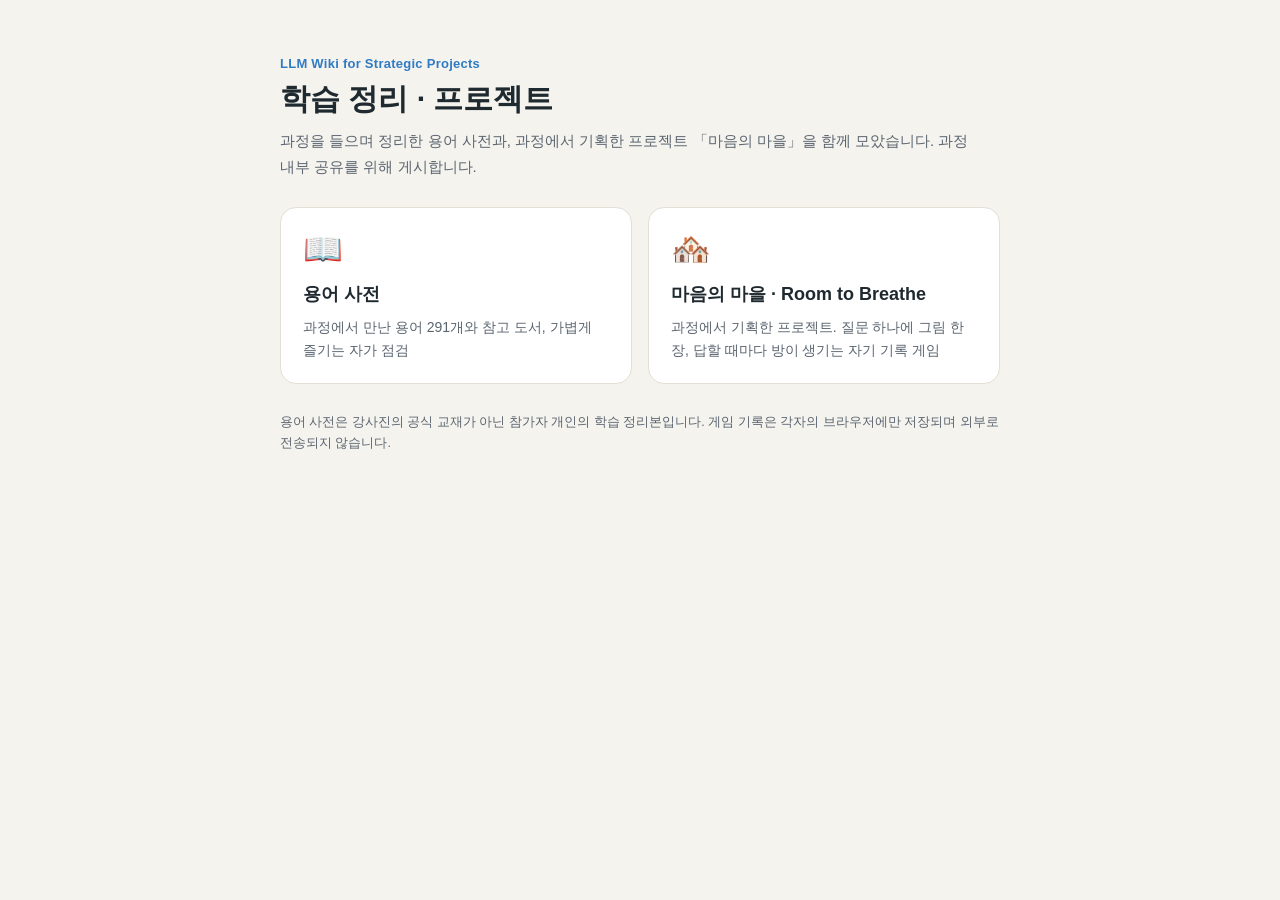
==== index.html @ 6f33098a "자료실 첫 화면: 제목을 '학습 정리 · 프로젝트'로, 설명에서 '자습' 대신 내용 소개, 용어 수 291개로 Co-Authored-By: Claude Opus 5 <noreply" ====
<!doctype html><html lang="ko"><head><meta charset="utf-8"><meta name="viewport" content="width=device-width,initial-scale=1">
<title>LLM Wiki for Strategic Projects 학습 정리·프로젝트</title>
<style>
:root{--bg:#f5f3ee;--card:#fff;--ink:#1f2a30;--ink2:#5b6570;--line:#e4dfd5;--acc:#2f7bc4}
*{box-sizing:border-box}body{margin:0;background:var(--bg);color:var(--ink);font-family:-apple-system,"Apple SD Gothic Neo","Pretendard","Noto Sans KR",sans-serif;word-break:keep-all}
main{max-width:760px;margin:0 auto;padding:56px 20px 64px}
.eyebrow{font-size:13px;font-weight:700;color:var(--acc);letter-spacing:.02em;margin:0 0 8px}
h1{font-size:30px;margin:0 0 10px;line-height:1.3}
.lead{color:var(--ink2);font-size:15px;line-height:1.7;margin:0 0 28px}
.grid{display:grid;grid-template-columns:repeat(auto-fit,minmax(min(100%,280px),1fr));gap:16px}
a.card{display:flex;flex-direction:column;gap:4px;min-width:0;overflow:hidden;overflow-wrap:anywhere;background:var(--card);border:1px solid var(--line);border-radius:16px;padding:22px;text-decoration:none;color:inherit;transition:.15s}
a.card:hover,a.card:focus-visible{border-color:var(--acc);box-shadow:0 8px 24px rgba(0,0,0,.06);outline:none}
.em{font-size:32px;line-height:1.2}.card h2{font-size:18px;margin:10px 0 6px}.card p{margin:0;color:var(--ink2);font-size:14px;line-height:1.6}
.note{margin-top:28px;font-size:12.5px;color:var(--ink2);line-height:1.7}
</style></head><body><main>
<p class="eyebrow">LLM Wiki for Strategic Projects</p>
<h1>학습 정리 · 프로젝트</h1>
<p class="lead">과정을 들으며 정리한 용어 사전과, 과정에서 기획한 프로젝트 「마음의 마을」을 함께 모았습니다. 과정 내부 공유를 위해 게시합니다.</p>
<div class="grid">
<a class="card" href="dictionary.html"><div class="em">📖</div><h2>용어 사전</h2><p>과정에서 만난 용어 291개와 참고 도서, 가볍게 즐기는 자가 점검</p></a>
<a class="card" href="village.html"><div class="em">🏘️</div><h2>마음의 마을 · Room to Breathe</h2><p>과정에서 기획한 프로젝트. 질문 하나에 그림 한 장, 답할 때마다 방이 생기는 자기 기록 게임</p></a>
</div>
<p class="note">용어 사전은 강사진의 공식 교재가 아닌 참가자 개인의 학습 정리본입니다. 게임 기록은 각자의 브라우저에만 저장되며 외부로 전송되지 않습니다.</p>
</main></body></html>
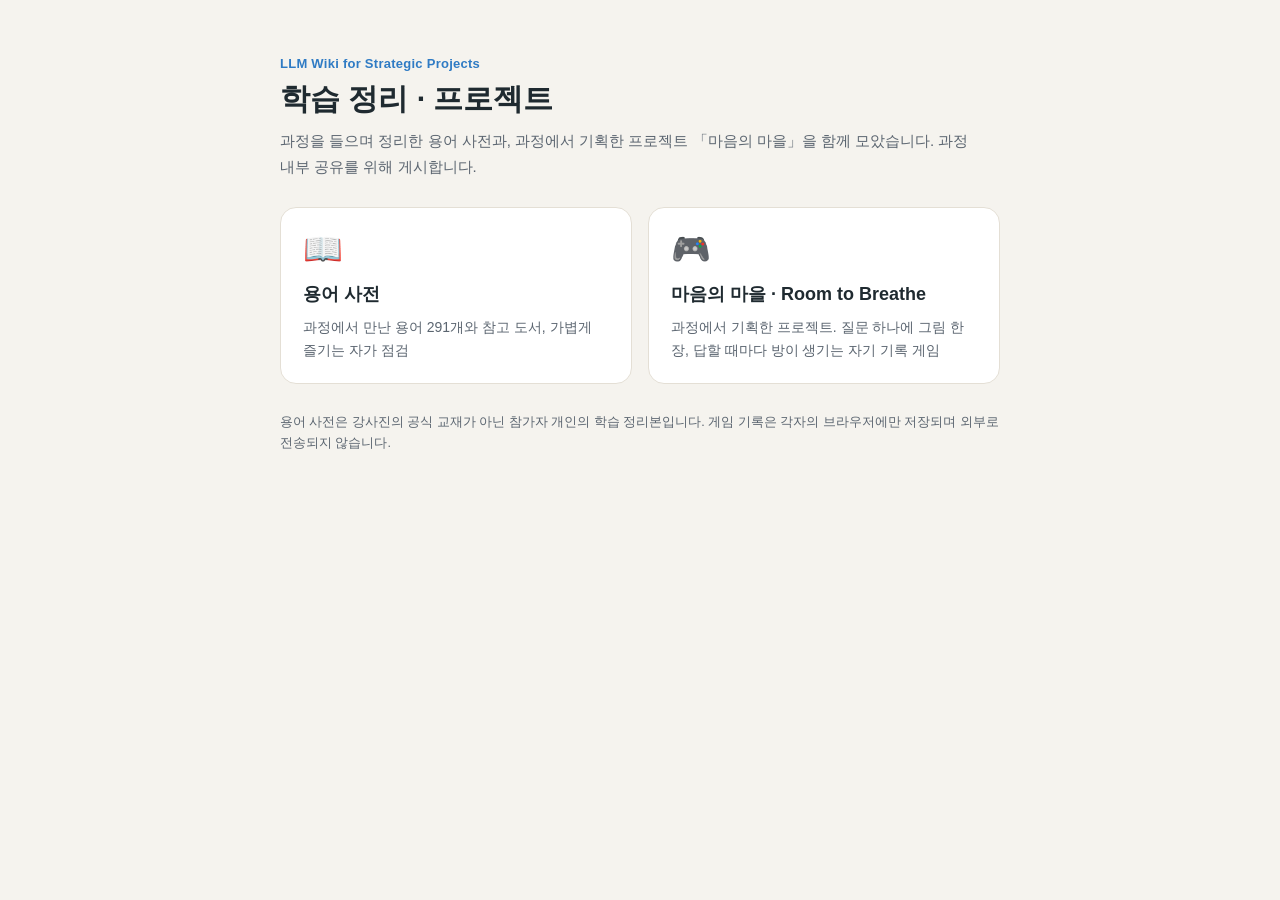
==== commit d5694ca2: "자료실 첫 화면: 마음의 마을 카드 이모지 🏘️ → 🎮 Co-Authored-By: Claude Opus 5 <noreply@anthropic.com>" ====
--- a/index.html
+++ b/index.html
@@ -18,7 +18,7 @@
 <p class="lead">과정을 들으며 정리한 용어 사전과, 과정에서 기획한 프로젝트 「마음의 마을」을 함께 모았습니다. 과정 내부 공유를 위해 게시합니다.</p>
 <div class="grid">
 <a class="card" href="dictionary.html"><div class="em">📖</div><h2>용어 사전</h2><p>과정에서 만난 용어 291개와 참고 도서, 가볍게 즐기는 자가 점검</p></a>
-<a class="card" href="village.html"><div class="em">🏘️</div><h2>마음의 마을 · Room to Breathe</h2><p>과정에서 기획한 프로젝트. 질문 하나에 그림 한 장, 답할 때마다 방이 생기는 자기 기록 게임</p></a>
+<a class="card" href="village.html"><div class="em">🎮</div><h2>마음의 마을 · Room to Breathe</h2><p>과정에서 기획한 프로젝트. 질문 하나에 그림 한 장, 답할 때마다 방이 생기는 자기 기록 게임</p></a>
 </div>
 <p class="note">용어 사전은 강사진의 공식 교재가 아닌 참가자 개인의 학습 정리본입니다. 게임 기록은 각자의 브라우저에만 저장되며 외부로 전송되지 않습니다.</p>
 </main></body></html>
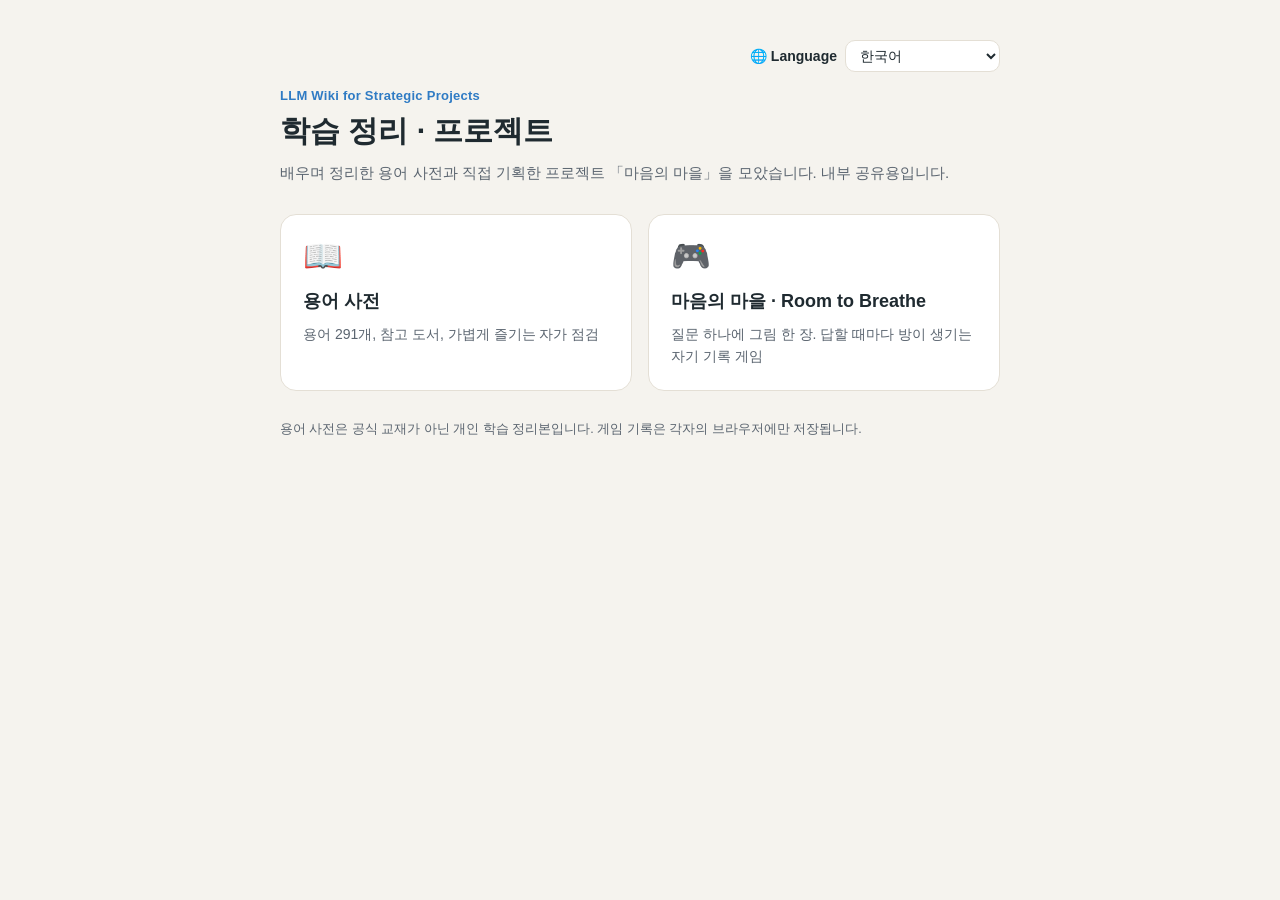
==== commit b90d30ee: "자료실 첫 화면 🌐 언어 선택(17개, 게임 언어와 연동)·문구 간결화·'강사진의' 삭제 / 용어사전 '자습용' → '복습', 강의 및 FT에 원운식 대표님 추가 Co-Author" ====
--- a/index.html
+++ b/index.html
@@ -3,7 +3,11 @@
 <style>
 :root{--bg:#f5f3ee;--card:#fff;--ink:#1f2a30;--ink2:#5b6570;--line:#e4dfd5;--acc:#2f7bc4}
 *{box-sizing:border-box}body{margin:0;background:var(--bg);color:var(--ink);font-family:-apple-system,"Apple SD Gothic Neo","Pretendard","Noto Sans KR",sans-serif;word-break:keep-all}
-main{max-width:760px;margin:0 auto;padding:56px 20px 64px}
+html[lang="th"] body,html[lang="ja"] body,html[lang^="zh"] body{word-break:normal}
+main{max-width:760px;margin:0 auto;padding:40px 20px 64px}
+.top{display:flex;justify-content:flex-end;margin-bottom:16px}
+.lang{display:inline-flex;align-items:center;gap:8px;font-size:14px;font-weight:700;color:var(--ink)}
+.lang select{font:inherit;font-weight:400;font-size:14px;border:1px solid var(--line);border-radius:10px;padding:6px 10px;background:#fff;color:var(--ink)}
 .eyebrow{font-size:13px;font-weight:700;color:var(--acc);letter-spacing:.02em;margin:0 0 8px}
 h1{font-size:30px;margin:0 0 10px;line-height:1.3}
 .lead{color:var(--ink2);font-size:15px;line-height:1.7;margin:0 0 28px}
@@ -13,12 +17,25 @@
 .em{font-size:32px;line-height:1.2}.card h2{font-size:18px;margin:10px 0 6px}.card p{margin:0;color:var(--ink2);font-size:14px;line-height:1.6}
 .note{margin-top:28px;font-size:12.5px;color:var(--ink2);line-height:1.7}
 </style></head><body><main>
+<div class="top"><label class="lang">🌐 Language <select id="lang" aria-label="Language"><option value="ko">한국어</option><option value="en">English</option><option value="ja">日本語</option><option value="zh-CN">简体中文</option><option value="zh-TW">繁體中文</option><option value="vi">Tiếng Việt</option><option value="es">Español</option><option value="ar">العربية</option><option value="fr">Français</option><option value="de">Deutsch</option><option value="pt">Português</option><option value="ru">Русский</option><option value="it">Italiano</option><option value="id">Bahasa Indonesia</option><option value="th">ไทย</option><option value="hi">हिन्दी</option><option value="tr">Türkçe</option></select></label></div>
 <p class="eyebrow">LLM Wiki for Strategic Projects</p>
-<h1>학습 정리 · 프로젝트</h1>
-<p class="lead">과정을 들으며 정리한 용어 사전과, 과정에서 기획한 프로젝트 「마음의 마을」을 함께 모았습니다. 과정 내부 공유를 위해 게시합니다.</p>
+<h1 id="t-h1">학습 정리 · 프로젝트</h1>
+<p class="lead" id="t-lead">배우며 정리한 용어 사전과 직접 기획한 프로젝트 「마음의 마을」을 모았습니다. 내부 공유용입니다.</p>
 <div class="grid">
-<a class="card" href="dictionary.html"><div class="em">📖</div><h2>용어 사전</h2><p>과정에서 만난 용어 291개와 참고 도서, 가볍게 즐기는 자가 점검</p></a>
-<a class="card" href="village.html"><div class="em">🎮</div><h2>마음의 마을 · Room to Breathe</h2><p>과정에서 기획한 프로젝트. 질문 하나에 그림 한 장, 답할 때마다 방이 생기는 자기 기록 게임</p></a>
+<a class="card" href="dictionary.html"><div class="em">📖</div><h2 id="t-dt">용어 사전</h2><p id="t-dd">용어 291개, 참고 도서, 가볍게 즐기는 자가 점검</p></a>
+<a class="card" href="village.html"><div class="em">🎮</div><h2>마음의 마을 · Room to Breathe</h2><p id="t-vd">질문 하나에 그림 한 장. 답할 때마다 방이 생기는 자기 기록 게임</p></a>
 </div>
-<p class="note">용어 사전은 강사진의 공식 교재가 아닌 참가자 개인의 학습 정리본입니다. 게임 기록은 각자의 브라우저에만 저장되며 외부로 전송되지 않습니다.</p>
-</main></body></html>
+<p class="note" id="t-note">용어 사전은 공식 교재가 아닌 개인 학습 정리본입니다. 게임 기록은 각자의 브라우저에만 저장됩니다.</p>
+</main>
+<script>
+(function(){
+var T={"ko": ["학습 정리 · 프로젝트", "배우며 정리한 용어 사전과 직접 기획한 프로젝트 「마음의 마을」을 모았습니다. 내부 공유용입니다.", "용어 사전", "용어 291개, 참고 도서, 가볍게 즐기는 자가 점검", "질문 하나에 그림 한 장. 답할 때마다 방이 생기는 자기 기록 게임", "용어 사전은 공식 교재가 아닌 개인 학습 정리본입니다. 게임 기록은 각자의 브라우저에만 저장됩니다."], "en": ["Study Notes · Project", "A glossary compiled while learning, plus my own project “마음의 마을 (Room to Breathe)”. For internal sharing.", "Glossary", "291 terms, reference books and a light self-check (in Korean)", "One question, one drawing. Each answer adds a room to your own town.", "The glossary is personal study notes, not official material. Game records stay only in your browser."], "ja": ["学習ノート · プロジェクト", "学びながらまとめた用語集と、自ら企画したプロジェクト「마음의 마을（Room to Breathe）」です。内部共有用です。", "用語集", "用語291個、参考図書、気軽なセルフチェック（韓国語）", "質問ひとつに絵を一枚。答えるたびに部屋が生まれる自分記録ゲーム", "用語集は公式教材ではなく、個人の学習ノートです。ゲームの記録はお使いのブラウザーにだけ保存されます。"], "zh-CN": ["学习笔记 · 项目", "学习时整理的术语词典，以及亲自策划的项目「마음의 마을（Room to Breathe）」。仅供内部分享。", "术语词典", "291个术语、参考书目和轻松的自我检测（韩语）", "一个问题，一幅画。每回答一次，就多一个房间的自我记录游戏", "术语词典不是官方教材，而是个人学习笔记。游戏记录只保存在你的浏览器中。"], "zh-TW": ["學習筆記 · 專案", "學習時整理的術語詞典，以及親自企劃的專案「마음의 마을（Room to Breathe）」。僅供內部分享。", "術語詞典", "291個術語、參考書目與輕鬆的自我檢測（韓文）", "一個問題，一幅畫。每回答一次，就多一個房間的自我記錄遊戲", "術語詞典不是官方教材，而是個人學習筆記。遊戲紀錄只儲存在你的瀏覽器中。"], "vi": ["Ghi chép học tập · Dự án", "Bảng thuật ngữ ghi lại khi học và dự án tự lên ý tưởng “마음의 마을 (Room to Breathe)”. Dùng để chia sẻ nội bộ.", "Bảng thuật ngữ", "291 thuật ngữ, sách tham khảo và phần tự kiểm tra nhẹ nhàng (tiếng Hàn)", "Mỗi câu hỏi một bức vẽ. Mỗi câu trả lời thêm một căn phòng trong thị trấn của bạn.", "Bảng thuật ngữ là ghi chép học tập cá nhân, không phải tài liệu chính thức. Dữ liệu trò chơi chỉ lưu trong trình duyệt của bạn."], "es": ["Apuntes · Proyecto", "Un glosario hecho mientras aprendía y mi propio proyecto «마음의 마을 (Room to Breathe)». Para uso interno.", "Glosario", "291 términos, libros de referencia y una autoevaluación ligera (en coreano)", "Una pregunta, un dibujo. Cada respuesta añade una habitación a tu pueblo.", "El glosario son apuntes personales, no material oficial. Los datos del juego se guardan solo en tu navegador."], "ar": ["ملاحظات الدراسة · المشروع", "معجم مصطلحات أُعدّ أثناء التعلّم، ومشروعي «마음의 마을 (Room to Breathe)». للمشاركة الداخلية.", "معجم المصطلحات", "291 مصطلحًا، وكتب مرجعية، واختبار ذاتي خفيف (بالكورية)", "سؤال واحد ورسمة واحدة. كل إجابة تضيف غرفة إلى بلدتك.", "المعجم ملاحظات دراسية شخصية وليس مادة رسمية. تُحفظ سجلات اللعبة في متصفحك فقط."], "fr": ["Notes d’étude · Projet", "Un glossaire rédigé en apprenant et mon propre projet « 마음의 마을 (Room to Breathe) ». Pour un partage interne.", "Glossaire", "291 termes, des livres de référence et un petit auto-test (en coréen)", "Une question, un dessin. Chaque réponse ajoute une pièce à votre village.", "Le glossaire est un recueil de notes personnelles, et non un support officiel. Les données du jeu restent dans votre navigateur."], "de": ["Lernnotizen · Projekt", "Ein beim Lernen entstandenes Glossar und mein eigenes Projekt „마음의 마을 (Room to Breathe)“. Zum internen Teilen.", "Glossar", "291 Begriffe, Literaturtipps und ein lockerer Selbsttest (auf Koreanisch)", "Eine Frage, eine Zeichnung. Jede Antwort baut ein Zimmer in deinem Dorf.", "Das Glossar ist eine persönliche Lernsammlung, kein offizielles Material. Spieldaten bleiben nur in deinem Browser."], "pt": ["Anotações · Projeto", "Um glossário feito enquanto eu aprendia e meu próprio projeto “마음의 마을 (Room to Breathe)”. Para uso interno.", "Glossário", "291 termos, livros de referência e uma autoavaliação leve (em coreano)", "Uma pergunta, um desenho. Cada resposta acrescenta um cômodo à sua vila.", "O glossário é uma anotação pessoal de estudo, não material oficial. Os dados do jogo ficam só no seu navegador."], "ru": ["Учебные заметки · Проект", "Глоссарий, составленный во время учёбы, и мой собственный проект «마음의 마을 (Room to Breathe)». Для внутреннего обмена.", "Глоссарий", "291 термин, список литературы и лёгкая самопроверка (на корейском)", "Один вопрос — один рисунок. Каждый ответ добавляет комнату в ваш город.", "Глоссарий — личные учебные заметки, а не официальный материал. Данные игры хранятся только в вашем браузере."], "it": ["Appunti · Progetto", "Un glossario compilato studiando e il mio progetto «마음의 마을 (Room to Breathe)». Per la condivisione interna.", "Glossario", "291 termini, libri di riferimento e un piccolo autotest (in coreano)", "Una domanda, un disegno. Ogni risposta aggiunge una stanza al tuo villaggio.", "Il glossario è una raccolta di appunti personali, non materiale ufficiale. I dati del gioco restano solo nel tuo browser."], "id": ["Catatan Belajar · Proyek", "Glosarium yang disusun sambil belajar dan proyek saya sendiri “마음의 마을 (Room to Breathe)”. Untuk berbagi di internal.", "Glosarium", "291 istilah, buku referensi, dan cek diri ringan (bahasa Korea)", "Satu pertanyaan, satu gambar. Setiap jawaban menambah satu ruangan di kotamu.", "Glosarium ini catatan belajar pribadi, bukan materi resmi. Data permainan hanya tersimpan di browsermu."], "th": ["บันทึกการเรียน · โปรเจกต์", "อภิธานศัพท์ที่จดไว้ระหว่างเรียน และโปรเจกต์ของฉันเอง “마음의 마을 (Room to Breathe)” สำหรับแบ่งปันภายใน", "อภิธานศัพท์", "คำศัพท์ 291 คำ หนังสืออ้างอิง และแบบทดสอบตัวเองสบาย ๆ (ภาษาเกาหลี)", "หนึ่งคำถาม หนึ่งภาพวาด ทุกคำตอบจะเพิ่มห้องหนึ่งห้องในเมืองของคุณ", "อภิธานศัพท์นี้เป็นบันทึกการเรียนส่วนตัว ไม่ใช่เอกสารทางการ ข้อมูลเกมเก็บไว้ในเบราว์เซอร์ของคุณเท่านั้น"], "hi": ["अध्ययन नोट्स · प्रोजेक्ट", "सीखते हुए तैयार की गई शब्दावली और मेरा अपना प्रोजेक्ट “마음의 마을 (Room to Breathe)”। आंतरिक साझा करने के लिए।", "शब्दावली", "291 शब्द, संदर्भ पुस्तकें और एक हल्की स्व-जाँच (कोरियाई में)", "एक सवाल, एक चित्र। हर जवाब आपके गाँव में एक कमरा जोड़ता है।", "यह शब्दावली निजी अध्ययन नोट्स हैं, आधिकारिक सामग्री नहीं। गेम का रिकॉर्ड सिर्फ़ आपके ब्राउज़र में रहता है।"], "tr": ["Çalışma Notları · Proje", "Öğrenirken hazırlanan terimler sözlüğü ve kendi projem “마음의 마을 (Room to Breathe)”. Kurum içi paylaşım içindir.", "Terimler Sözlüğü", "291 terim, kaynak kitaplar ve hafif bir öz değerlendirme (Korece)", "Bir soru, bir çizim. Her cevap kasabana bir oda ekler.", "Sözlük kişisel çalışma notlarıdır, resmî materyal değildir. Oyun kayıtları yalnızca tarayıcında saklanır."]};
+var ids=['t-h1','t-lead','t-dt','t-dd','t-vd','t-note'],sel=document.getElementById('lang');
+function apply(l){if(!T[l])l='ko';var t=T[l];for(var i=0;i<ids.length;i++)document.getElementById(ids[i]).textContent=t[i];
+ document.documentElement.lang=l;document.documentElement.dir=(l==='ar')?'rtl':'ltr';document.title='LLM Wiki for Strategic Projects · '+t[0];sel.value=l;}
+var cur='ko';try{cur=localStorage.getItem('mv_lang')||'ko';}catch(e){}
+apply(cur);
+sel.addEventListener('change',function(){try{localStorage.setItem('mv_lang',sel.value);}catch(e){}apply(sel.value);});
+})();
+</script>
+</body></html>
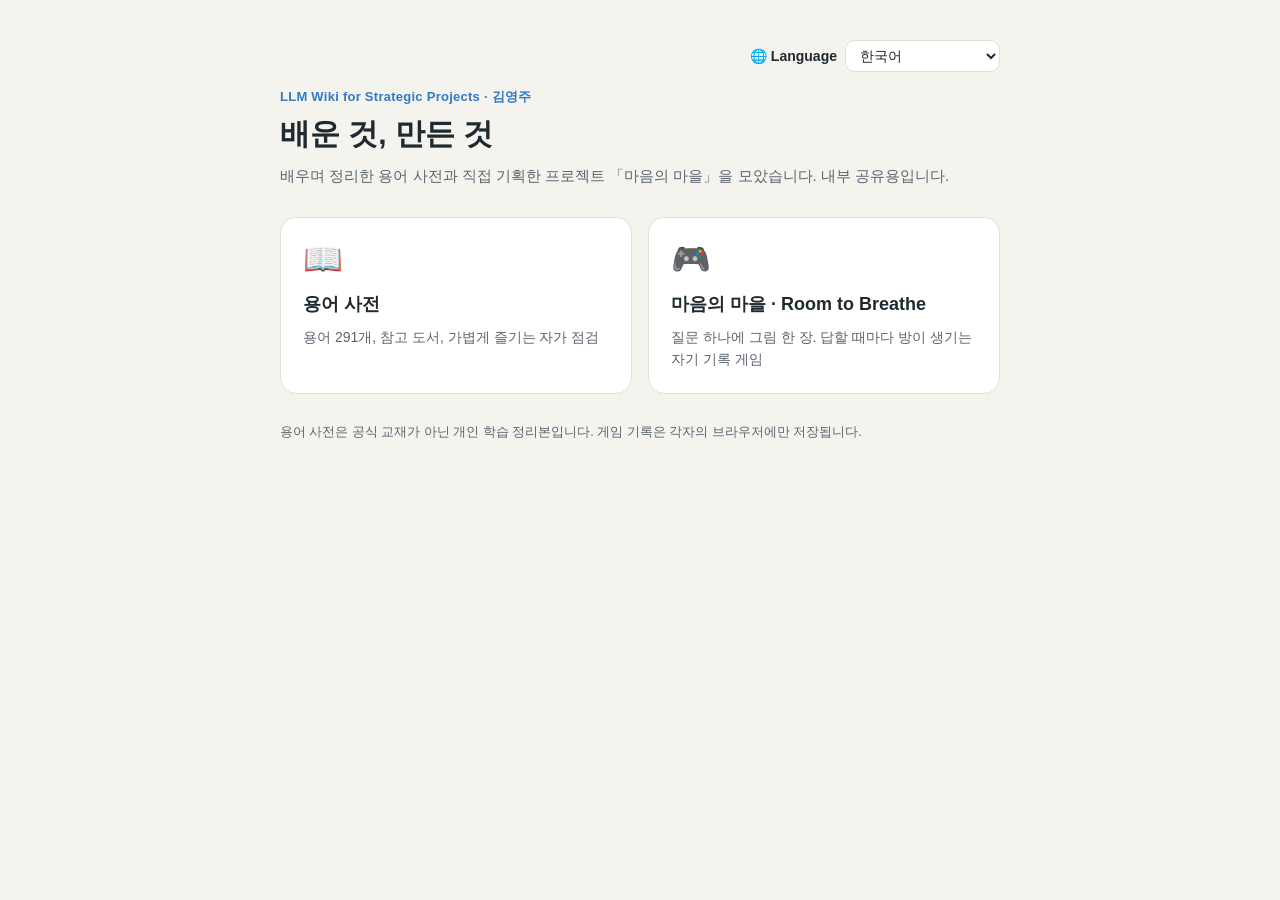
==== commit c0aac5e5: "자료실 첫 화면: 제목 '배운 것, 만든 것'(17개 언어), 이름 김영주 표기 Co-Authored-By: Claude Opus 5 <noreply@anthropic.com>" ====
--- a/index.html
+++ b/index.html
@@ -1,5 +1,5 @@
 <!doctype html><html lang="ko"><head><meta charset="utf-8"><meta name="viewport" content="width=device-width,initial-scale=1">
-<title>LLM Wiki for Strategic Projects 학습 정리·프로젝트</title>
+<title>배운 것, 만든 것 · 김영주</title>
 <style>
 :root{--bg:#f5f3ee;--card:#fff;--ink:#1f2a30;--ink2:#5b6570;--line:#e4dfd5;--acc:#2f7bc4}
 *{box-sizing:border-box}body{margin:0;background:var(--bg);color:var(--ink);font-family:-apple-system,"Apple SD Gothic Neo","Pretendard","Noto Sans KR",sans-serif;word-break:keep-all}
@@ -18,8 +18,8 @@
 .note{margin-top:28px;font-size:12.5px;color:var(--ink2);line-height:1.7}
 </style></head><body><main>
 <div class="top"><label class="lang">🌐 Language <select id="lang" aria-label="Language"><option value="ko">한국어</option><option value="en">English</option><option value="ja">日本語</option><option value="zh-CN">简体中文</option><option value="zh-TW">繁體中文</option><option value="vi">Tiếng Việt</option><option value="es">Español</option><option value="ar">العربية</option><option value="fr">Français</option><option value="de">Deutsch</option><option value="pt">Português</option><option value="ru">Русский</option><option value="it">Italiano</option><option value="id">Bahasa Indonesia</option><option value="th">ไทย</option><option value="hi">हिन्दी</option><option value="tr">Türkçe</option></select></label></div>
-<p class="eyebrow">LLM Wiki for Strategic Projects</p>
-<h1 id="t-h1">학습 정리 · 프로젝트</h1>
+<p class="eyebrow">LLM Wiki for Strategic Projects · 김영주</p>
+<h1 id="t-h1">배운 것, 만든 것</h1>
 <p class="lead" id="t-lead">배우며 정리한 용어 사전과 직접 기획한 프로젝트 「마음의 마을」을 모았습니다. 내부 공유용입니다.</p>
 <div class="grid">
 <a class="card" href="dictionary.html"><div class="em">📖</div><h2 id="t-dt">용어 사전</h2><p id="t-dd">용어 291개, 참고 도서, 가볍게 즐기는 자가 점검</p></a>
@@ -29,10 +29,10 @@
 </main>
 <script>
 (function(){
-var T={"ko": ["학습 정리 · 프로젝트", "배우며 정리한 용어 사전과 직접 기획한 프로젝트 「마음의 마을」을 모았습니다. 내부 공유용입니다.", "용어 사전", "용어 291개, 참고 도서, 가볍게 즐기는 자가 점검", "질문 하나에 그림 한 장. 답할 때마다 방이 생기는 자기 기록 게임", "용어 사전은 공식 교재가 아닌 개인 학습 정리본입니다. 게임 기록은 각자의 브라우저에만 저장됩니다."], "en": ["Study Notes · Project", "A glossary compiled while learning, plus my own project “마음의 마을 (Room to Breathe)”. For internal sharing.", "Glossary", "291 terms, reference books and a light self-check (in Korean)", "One question, one drawing. Each answer adds a room to your own town.", "The glossary is personal study notes, not official material. Game records stay only in your browser."], "ja": ["学習ノート · プロジェクト", "学びながらまとめた用語集と、自ら企画したプロジェクト「마음의 마을（Room to Breathe）」です。内部共有用です。", "用語集", "用語291個、参考図書、気軽なセルフチェック（韓国語）", "質問ひとつに絵を一枚。答えるたびに部屋が生まれる自分記録ゲーム", "用語集は公式教材ではなく、個人の学習ノートです。ゲームの記録はお使いのブラウザーにだけ保存されます。"], "zh-CN": ["学习笔记 · 项目", "学习时整理的术语词典，以及亲自策划的项目「마음의 마을（Room to Breathe）」。仅供内部分享。", "术语词典", "291个术语、参考书目和轻松的自我检测（韩语）", "一个问题，一幅画。每回答一次，就多一个房间的自我记录游戏", "术语词典不是官方教材，而是个人学习笔记。游戏记录只保存在你的浏览器中。"], "zh-TW": ["學習筆記 · 專案", "學習時整理的術語詞典，以及親自企劃的專案「마음의 마을（Room to Breathe）」。僅供內部分享。", "術語詞典", "291個術語、參考書目與輕鬆的自我檢測（韓文）", "一個問題，一幅畫。每回答一次，就多一個房間的自我記錄遊戲", "術語詞典不是官方教材，而是個人學習筆記。遊戲紀錄只儲存在你的瀏覽器中。"], "vi": ["Ghi chép học tập · Dự án", "Bảng thuật ngữ ghi lại khi học và dự án tự lên ý tưởng “마음의 마을 (Room to Breathe)”. Dùng để chia sẻ nội bộ.", "Bảng thuật ngữ", "291 thuật ngữ, sách tham khảo và phần tự kiểm tra nhẹ nhàng (tiếng Hàn)", "Mỗi câu hỏi một bức vẽ. Mỗi câu trả lời thêm một căn phòng trong thị trấn của bạn.", "Bảng thuật ngữ là ghi chép học tập cá nhân, không phải tài liệu chính thức. Dữ liệu trò chơi chỉ lưu trong trình duyệt của bạn."], "es": ["Apuntes · Proyecto", "Un glosario hecho mientras aprendía y mi propio proyecto «마음의 마을 (Room to Breathe)». Para uso interno.", "Glosario", "291 términos, libros de referencia y una autoevaluación ligera (en coreano)", "Una pregunta, un dibujo. Cada respuesta añade una habitación a tu pueblo.", "El glosario son apuntes personales, no material oficial. Los datos del juego se guardan solo en tu navegador."], "ar": ["ملاحظات الدراسة · المشروع", "معجم مصطلحات أُعدّ أثناء التعلّم، ومشروعي «마음의 마을 (Room to Breathe)». للمشاركة الداخلية.", "معجم المصطلحات", "291 مصطلحًا، وكتب مرجعية، واختبار ذاتي خفيف (بالكورية)", "سؤال واحد ورسمة واحدة. كل إجابة تضيف غرفة إلى بلدتك.", "المعجم ملاحظات دراسية شخصية وليس مادة رسمية. تُحفظ سجلات اللعبة في متصفحك فقط."], "fr": ["Notes d’étude · Projet", "Un glossaire rédigé en apprenant et mon propre projet « 마음의 마을 (Room to Breathe) ». Pour un partage interne.", "Glossaire", "291 termes, des livres de référence et un petit auto-test (en coréen)", "Une question, un dessin. Chaque réponse ajoute une pièce à votre village.", "Le glossaire est un recueil de notes personnelles, et non un support officiel. Les données du jeu restent dans votre navigateur."], "de": ["Lernnotizen · Projekt", "Ein beim Lernen entstandenes Glossar und mein eigenes Projekt „마음의 마을 (Room to Breathe)“. Zum internen Teilen.", "Glossar", "291 Begriffe, Literaturtipps und ein lockerer Selbsttest (auf Koreanisch)", "Eine Frage, eine Zeichnung. Jede Antwort baut ein Zimmer in deinem Dorf.", "Das Glossar ist eine persönliche Lernsammlung, kein offizielles Material. Spieldaten bleiben nur in deinem Browser."], "pt": ["Anotações · Projeto", "Um glossário feito enquanto eu aprendia e meu próprio projeto “마음의 마을 (Room to Breathe)”. Para uso interno.", "Glossário", "291 termos, livros de referência e uma autoavaliação leve (em coreano)", "Uma pergunta, um desenho. Cada resposta acrescenta um cômodo à sua vila.", "O glossário é uma anotação pessoal de estudo, não material oficial. Os dados do jogo ficam só no seu navegador."], "ru": ["Учебные заметки · Проект", "Глоссарий, составленный во время учёбы, и мой собственный проект «마음의 마을 (Room to Breathe)». Для внутреннего обмена.", "Глоссарий", "291 термин, список литературы и лёгкая самопроверка (на корейском)", "Один вопрос — один рисунок. Каждый ответ добавляет комнату в ваш город.", "Глоссарий — личные учебные заметки, а не официальный материал. Данные игры хранятся только в вашем браузере."], "it": ["Appunti · Progetto", "Un glossario compilato studiando e il mio progetto «마음의 마을 (Room to Breathe)». Per la condivisione interna.", "Glossario", "291 termini, libri di riferimento e un piccolo autotest (in coreano)", "Una domanda, un disegno. Ogni risposta aggiunge una stanza al tuo villaggio.", "Il glossario è una raccolta di appunti personali, non materiale ufficiale. I dati del gioco restano solo nel tuo browser."], "id": ["Catatan Belajar · Proyek", "Glosarium yang disusun sambil belajar dan proyek saya sendiri “마음의 마을 (Room to Breathe)”. Untuk berbagi di internal.", "Glosarium", "291 istilah, buku referensi, dan cek diri ringan (bahasa Korea)", "Satu pertanyaan, satu gambar. Setiap jawaban menambah satu ruangan di kotamu.", "Glosarium ini catatan belajar pribadi, bukan materi resmi. Data permainan hanya tersimpan di browsermu."], "th": ["บันทึกการเรียน · โปรเจกต์", "อภิธานศัพท์ที่จดไว้ระหว่างเรียน และโปรเจกต์ของฉันเอง “마음의 마을 (Room to Breathe)” สำหรับแบ่งปันภายใน", "อภิธานศัพท์", "คำศัพท์ 291 คำ หนังสืออ้างอิง และแบบทดสอบตัวเองสบาย ๆ (ภาษาเกาหลี)", "หนึ่งคำถาม หนึ่งภาพวาด ทุกคำตอบจะเพิ่มห้องหนึ่งห้องในเมืองของคุณ", "อภิธานศัพท์นี้เป็นบันทึกการเรียนส่วนตัว ไม่ใช่เอกสารทางการ ข้อมูลเกมเก็บไว้ในเบราว์เซอร์ของคุณเท่านั้น"], "hi": ["अध्ययन नोट्स · प्रोजेक्ट", "सीखते हुए तैयार की गई शब्दावली और मेरा अपना प्रोजेक्ट “마음의 마을 (Room to Breathe)”। आंतरिक साझा करने के लिए।", "शब्दावली", "291 शब्द, संदर्भ पुस्तकें और एक हल्की स्व-जाँच (कोरियाई में)", "एक सवाल, एक चित्र। हर जवाब आपके गाँव में एक कमरा जोड़ता है।", "यह शब्दावली निजी अध्ययन नोट्स हैं, आधिकारिक सामग्री नहीं। गेम का रिकॉर्ड सिर्फ़ आपके ब्राउज़र में रहता है।"], "tr": ["Çalışma Notları · Proje", "Öğrenirken hazırlanan terimler sözlüğü ve kendi projem “마음의 마을 (Room to Breathe)”. Kurum içi paylaşım içindir.", "Terimler Sözlüğü", "291 terim, kaynak kitaplar ve hafif bir öz değerlendirme (Korece)", "Bir soru, bir çizim. Her cevap kasabana bir oda ekler.", "Sözlük kişisel çalışma notlarıdır, resmî materyal değildir. Oyun kayıtları yalnızca tarayıcında saklanır."]};
+var T={"ko": ["배운 것, 만든 것", "배우며 정리한 용어 사전과 직접 기획한 프로젝트 「마음의 마을」을 모았습니다. 내부 공유용입니다.", "용어 사전", "용어 291개, 참고 도서, 가볍게 즐기는 자가 점검", "질문 하나에 그림 한 장. 답할 때마다 방이 생기는 자기 기록 게임", "용어 사전은 공식 교재가 아닌 개인 학습 정리본입니다. 게임 기록은 각자의 브라우저에만 저장됩니다."], "en": ["What I Learned, What I Made", "A glossary compiled while learning, plus my own project “마음의 마을 (Room to Breathe)”. For internal sharing.", "Glossary", "291 terms, reference books and a light self-check (in Korean)", "One question, one drawing. Each answer adds a room to your own town.", "The glossary is a personal learning summary, not official material. Game records stay only in your browser."], "ja": ["学んだこと、つくったもの", "学びながらまとめた用語集と、自ら企画したプロジェクト「마음의 마을（Room to Breathe）」です。内部共有用です。", "用語集", "用語291個、参考図書、気軽なセルフチェック（韓国語）", "質問ひとつに絵を一枚。答えるたびに部屋が生まれる自分記録ゲーム", "用語集は公式教材ではなく、個人の学びのまとめです。ゲームの記録はお使いのブラウザーにだけ保存されます。"], "zh-CN": ["所学与所做", "学习时整理的术语词典，以及亲自策划的项目「마음의 마을（Room to Breathe）」。仅供内部分享。", "术语词典", "291个术语、参考书目和轻松的自我检测（韩语）", "一个问题，一幅画。每回答一次，就多一个房间的自我记录游戏", "术语词典不是官方教材，而是个人学习总结。游戏记录只保存在你的浏览器中。"], "zh-TW": ["所學與所做", "學習時整理的術語詞典，以及親自企劃的專案「마음의 마을（Room to Breathe）」。僅供內部分享。", "術語詞典", "291個術語、參考書目與輕鬆的自我檢測（韓文）", "一個問題，一幅畫。每回答一次，就多一個房間的自我記錄遊戲", "術語詞典不是官方教材，而是個人學習總結。遊戲紀錄只儲存在你的瀏覽器中。"], "vi": ["Điều tôi học, thứ tôi làm", "Bảng thuật ngữ ghi lại khi học và dự án tự lên ý tưởng “마음의 마을 (Room to Breathe)”. Dùng để chia sẻ nội bộ.", "Bảng thuật ngữ", "291 thuật ngữ, sách tham khảo và phần tự kiểm tra nhẹ nhàng (tiếng Hàn)", "Mỗi câu hỏi một bức vẽ. Mỗi câu trả lời thêm một căn phòng trong thị trấn của bạn.", "Bảng thuật ngữ là bản tổng hợp bài học cá nhân, không phải tài liệu chính thức. Dữ liệu trò chơi chỉ lưu trong trình duyệt của bạn."], "es": ["Lo que aprendí, lo que hice", "Un glosario hecho mientras aprendía y mi propio proyecto «마음의 마을 (Room to Breathe)». Para uso interno.", "Glosario", "291 términos, libros de referencia y una autoevaluación ligera (en coreano)", "Una pregunta, un dibujo. Cada respuesta añade una habitación a tu pueblo.", "El glosario es un resumen personal de aprendizaje, no material oficial. Los datos del juego se guardan solo en tu navegador."], "ar": ["ما تعلّمته وما صنعته", "معجم مصطلحات أُعدّ أثناء التعلّم، ومشروعي «마음의 마을 (Room to Breathe)». للمشاركة الداخلية.", "معجم المصطلحات", "291 مصطلحًا، وكتب مرجعية، واختبار ذاتي خفيف (بالكورية)", "سؤال واحد ورسمة واحدة. كل إجابة تضيف غرفة إلى بلدتك.", "المعجم خلاصة تعلّم شخصية وليس مادة رسمية. تُحفظ سجلات اللعبة في متصفحك فقط."], "fr": ["Ce que j’ai appris, ce que j’ai créé", "Un glossaire rédigé en apprenant et mon propre projet « 마음의 마을 (Room to Breathe) ». Pour un partage interne.", "Glossaire", "291 termes, des livres de référence et un petit auto-test (en coréen)", "Une question, un dessin. Chaque réponse ajoute une pièce à votre village.", "Le glossaire est une synthèse personnelle d’apprentissage, et non un support officiel. Les données du jeu restent dans votre navigateur."], "de": ["Was ich gelernt und gemacht habe", "Ein beim Lernen entstandenes Glossar und mein eigenes Projekt „마음의 마을 (Room to Breathe)“. Zum internen Teilen.", "Glossar", "291 Begriffe, Literaturtipps und ein lockerer Selbsttest (auf Koreanisch)", "Eine Frage, eine Zeichnung. Jede Antwort baut ein Zimmer in deinem Dorf.", "Das Glossar ist eine persönliche Lernübersicht, kein offizielles Material. Spieldaten bleiben nur in deinem Browser."], "pt": ["O que aprendi, o que criei", "Um glossário feito enquanto eu aprendia e meu próprio projeto “마음의 마을 (Room to Breathe)”. Para uso interno.", "Glossário", "291 termos, livros de referência e uma autoavaliação leve (em coreano)", "Uma pergunta, um desenho. Cada resposta acrescenta um cômodo à sua vila.", "O glossário é um resumo pessoal de aprendizado, não material oficial. Os dados do jogo ficam só no seu navegador."], "ru": ["Изученное и созданное", "Глоссарий, составленный во время учёбы, и мой собственный проект «마음의 마을 (Room to Breathe)». Для внутреннего обмена.", "Глоссарий", "291 термин, список литературы и лёгкая самопроверка (на корейском)", "Один вопрос — один рисунок. Каждый ответ добавляет комнату в ваш город.", "Глоссарий — личные итоги обучения, а не официальный материал. Данные игры хранятся только в вашем браузере."], "it": ["Ciò che ho imparato, ciò che ho creato", "Un glossario compilato studiando e il mio progetto «마음의 마을 (Room to Breathe)». Per la condivisione interna.", "Glossario", "291 termini, libri di riferimento e un piccolo autotest (in coreano)", "Una domanda, un disegno. Ogni risposta aggiunge una stanza al tuo villaggio.", "Il glossario è una sintesi personale di apprendimento, non materiale ufficiale. I dati del gioco restano solo nel tuo browser."], "id": ["Yang Saya Pelajari, Yang Saya Buat", "Glosarium yang disusun sambil belajar dan proyek saya sendiri “마음의 마을 (Room to Breathe)”. Untuk berbagi di internal.", "Glosarium", "291 istilah, buku referensi, dan cek diri ringan (bahasa Korea)", "Satu pertanyaan, satu gambar. Setiap jawaban menambah satu ruangan di kotamu.", "Glosarium ini rangkuman belajar pribadi, bukan materi resmi. Data permainan hanya tersimpan di browsermu."], "th": ["สิ่งที่ได้เรียน สิ่งที่ได้สร้าง", "อภิธานศัพท์ที่จดไว้ระหว่างเรียน และโปรเจกต์ของฉันเอง “마음의 마을 (Room to Breathe)” สำหรับแบ่งปันภายใน", "อภิธานศัพท์", "คำศัพท์ 291 คำ หนังสืออ้างอิง และแบบทดสอบตัวเองสบาย ๆ (ภาษาเกาหลี)", "หนึ่งคำถาม หนึ่งภาพวาด ทุกคำตอบจะเพิ่มห้องหนึ่งห้องในเมืองของคุณ", "อภิธานศัพท์นี้เป็นสรุปการเรียนรู้ส่วนตัว ไม่ใช่เอกสารทางการ ข้อมูลเกมเก็บไว้ในเบราว์เซอร์ของคุณเท่านั้น"], "hi": ["जो सीखा, जो बनाया", "सीखते हुए तैयार की गई शब्दावली और मेरा अपना प्रोजेक्ट “마음의 마을 (Room to Breathe)”। आंतरिक साझा करने के लिए।", "शब्दावली", "291 शब्द, संदर्भ पुस्तकें और एक हल्की स्व-जाँच (कोरियाई में)", "एक सवाल, एक चित्र। हर जवाब आपके गाँव में एक कमरा जोड़ता है।", "यह शब्दावली सीख का निजी सारांश है, आधिकारिक सामग्री नहीं। गेम का रिकॉर्ड सिर्फ़ आपके ब्राउज़र में रहता है।"], "tr": ["Öğrendiklerim, Yaptıklarım", "Öğrenirken hazırlanan terimler sözlüğü ve kendi projem “마음의 마을 (Room to Breathe)”. Kurum içi paylaşım içindir.", "Terimler Sözlüğü", "291 terim, kaynak kitaplar ve hafif bir öz değerlendirme (Korece)", "Bir soru, bir çizim. Her cevap kasabana bir oda ekler.", "Sözlük kişisel bir öğrenme özetidir, resmî materyal değildir. Oyun kayıtları yalnızca tarayıcında saklanır."]};
 var ids=['t-h1','t-lead','t-dt','t-dd','t-vd','t-note'],sel=document.getElementById('lang');
 function apply(l){if(!T[l])l='ko';var t=T[l];for(var i=0;i<ids.length;i++)document.getElementById(ids[i]).textContent=t[i];
- document.documentElement.lang=l;document.documentElement.dir=(l==='ar')?'rtl':'ltr';document.title='LLM Wiki for Strategic Projects · '+t[0];sel.value=l;}
+ document.documentElement.lang=l;document.documentElement.dir=(l==='ar')?'rtl':'ltr';document.title=t[0]+' · 김영주';sel.value=l;}
 var cur='ko';try{cur=localStorage.getItem('mv_lang')||'ko';}catch(e){}
 apply(cur);
 sel.addEventListener('change',function(){try{localStorage.setItem('mv_lang',sel.value);}catch(e){}apply(sel.value);});
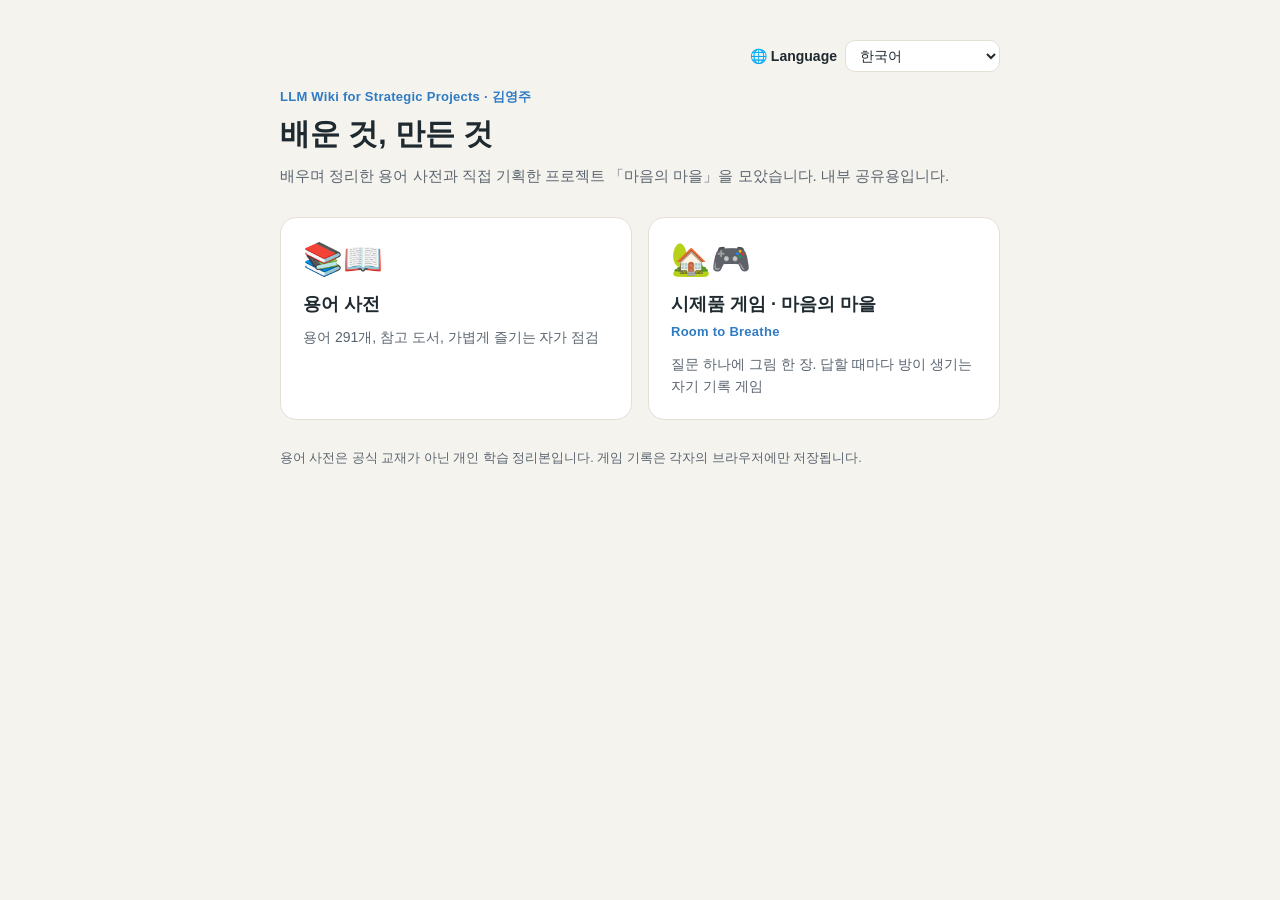
==== commit eb4bd8a6: "자료실 첫 화면: 카드 이모지 📚📖·🏡🎮, 게임 카드 제목 '시제품 게임 · 마음의 마을'(17개 언어) + Room to Breathe Co-Authored-By: Claude " ====
--- a/index.html
+++ b/index.html
@@ -15,6 +15,7 @@
 a.card{display:flex;flex-direction:column;gap:4px;min-width:0;overflow:hidden;overflow-wrap:anywhere;background:var(--card);border:1px solid var(--line);border-radius:16px;padding:22px;text-decoration:none;color:inherit;transition:.15s}
 a.card:hover,a.card:focus-visible{border-color:var(--acc);box-shadow:0 8px 24px rgba(0,0,0,.06);outline:none}
 .em{font-size:32px;line-height:1.2}.card h2{font-size:18px;margin:10px 0 6px}.card p{margin:0;color:var(--ink2);font-size:14px;line-height:1.6}
+.card h2+.rtb{margin:-4px 0 6px;font-size:13px;font-weight:700;color:var(--acc);letter-spacing:.02em}
 .note{margin-top:28px;font-size:12.5px;color:var(--ink2);line-height:1.7}
 </style></head><body><main>
 <div class="top"><label class="lang">🌐 Language <select id="lang" aria-label="Language"><option value="ko">한국어</option><option value="en">English</option><option value="ja">日本語</option><option value="zh-CN">简体中文</option><option value="zh-TW">繁體中文</option><option value="vi">Tiếng Việt</option><option value="es">Español</option><option value="ar">العربية</option><option value="fr">Français</option><option value="de">Deutsch</option><option value="pt">Português</option><option value="ru">Русский</option><option value="it">Italiano</option><option value="id">Bahasa Indonesia</option><option value="th">ไทย</option><option value="hi">हिन्दी</option><option value="tr">Türkçe</option></select></label></div>
@@ -22,15 +23,15 @@
 <h1 id="t-h1">배운 것, 만든 것</h1>
 <p class="lead" id="t-lead">배우며 정리한 용어 사전과 직접 기획한 프로젝트 「마음의 마을」을 모았습니다. 내부 공유용입니다.</p>
 <div class="grid">
-<a class="card" href="dictionary.html"><div class="em">📖</div><h2 id="t-dt">용어 사전</h2><p id="t-dd">용어 291개, 참고 도서, 가볍게 즐기는 자가 점검</p></a>
-<a class="card" href="village.html"><div class="em">🎮</div><h2>마음의 마을 · Room to Breathe</h2><p id="t-vd">질문 하나에 그림 한 장. 답할 때마다 방이 생기는 자기 기록 게임</p></a>
+<a class="card" href="dictionary.html"><div class="em">📚📖</div><h2 id="t-dt">용어 사전</h2><p id="t-dd">용어 291개, 참고 도서, 가볍게 즐기는 자가 점검</p></a>
+<a class="card" href="village.html"><div class="em">🏡🎮</div><h2 id="t-vt">시제품 게임 · 마음의 마을</h2><p class="rtb">Room to Breathe</p><p id="t-vd">질문 하나에 그림 한 장. 답할 때마다 방이 생기는 자기 기록 게임</p></a>
 </div>
 <p class="note" id="t-note">용어 사전은 공식 교재가 아닌 개인 학습 정리본입니다. 게임 기록은 각자의 브라우저에만 저장됩니다.</p>
 </main>
 <script>
 (function(){
-var T={"ko": ["배운 것, 만든 것", "배우며 정리한 용어 사전과 직접 기획한 프로젝트 「마음의 마을」을 모았습니다. 내부 공유용입니다.", "용어 사전", "용어 291개, 참고 도서, 가볍게 즐기는 자가 점검", "질문 하나에 그림 한 장. 답할 때마다 방이 생기는 자기 기록 게임", "용어 사전은 공식 교재가 아닌 개인 학습 정리본입니다. 게임 기록은 각자의 브라우저에만 저장됩니다."], "en": ["What I Learned, What I Made", "A glossary compiled while learning, plus my own project “마음의 마을 (Room to Breathe)”. For internal sharing.", "Glossary", "291 terms, reference books and a light self-check (in Korean)", "One question, one drawing. Each answer adds a room to your own town.", "The glossary is a personal learning summary, not official material. Game records stay only in your browser."], "ja": ["学んだこと、つくったもの", "学びながらまとめた用語集と、自ら企画したプロジェクト「마음의 마을（Room to Breathe）」です。内部共有用です。", "用語集", "用語291個、参考図書、気軽なセルフチェック（韓国語）", "質問ひとつに絵を一枚。答えるたびに部屋が生まれる自分記録ゲーム", "用語集は公式教材ではなく、個人の学びのまとめです。ゲームの記録はお使いのブラウザーにだけ保存されます。"], "zh-CN": ["所学与所做", "学习时整理的术语词典，以及亲自策划的项目「마음의 마을（Room to Breathe）」。仅供内部分享。", "术语词典", "291个术语、参考书目和轻松的自我检测（韩语）", "一个问题，一幅画。每回答一次，就多一个房间的自我记录游戏", "术语词典不是官方教材，而是个人学习总结。游戏记录只保存在你的浏览器中。"], "zh-TW": ["所學與所做", "學習時整理的術語詞典，以及親自企劃的專案「마음의 마을（Room to Breathe）」。僅供內部分享。", "術語詞典", "291個術語、參考書目與輕鬆的自我檢測（韓文）", "一個問題，一幅畫。每回答一次，就多一個房間的自我記錄遊戲", "術語詞典不是官方教材，而是個人學習總結。遊戲紀錄只儲存在你的瀏覽器中。"], "vi": ["Điều tôi học, thứ tôi làm", "Bảng thuật ngữ ghi lại khi học và dự án tự lên ý tưởng “마음의 마을 (Room to Breathe)”. Dùng để chia sẻ nội bộ.", "Bảng thuật ngữ", "291 thuật ngữ, sách tham khảo và phần tự kiểm tra nhẹ nhàng (tiếng Hàn)", "Mỗi câu hỏi một bức vẽ. Mỗi câu trả lời thêm một căn phòng trong thị trấn của bạn.", "Bảng thuật ngữ là bản tổng hợp bài học cá nhân, không phải tài liệu chính thức. Dữ liệu trò chơi chỉ lưu trong trình duyệt của bạn."], "es": ["Lo que aprendí, lo que hice", "Un glosario hecho mientras aprendía y mi propio proyecto «마음의 마을 (Room to Breathe)». Para uso interno.", "Glosario", "291 términos, libros de referencia y una autoevaluación ligera (en coreano)", "Una pregunta, un dibujo. Cada respuesta añade una habitación a tu pueblo.", "El glosario es un resumen personal de aprendizaje, no material oficial. Los datos del juego se guardan solo en tu navegador."], "ar": ["ما تعلّمته وما صنعته", "معجم مصطلحات أُعدّ أثناء التعلّم، ومشروعي «마음의 마을 (Room to Breathe)». للمشاركة الداخلية.", "معجم المصطلحات", "291 مصطلحًا، وكتب مرجعية، واختبار ذاتي خفيف (بالكورية)", "سؤال واحد ورسمة واحدة. كل إجابة تضيف غرفة إلى بلدتك.", "المعجم خلاصة تعلّم شخصية وليس مادة رسمية. تُحفظ سجلات اللعبة في متصفحك فقط."], "fr": ["Ce que j’ai appris, ce que j’ai créé", "Un glossaire rédigé en apprenant et mon propre projet « 마음의 마을 (Room to Breathe) ». Pour un partage interne.", "Glossaire", "291 termes, des livres de référence et un petit auto-test (en coréen)", "Une question, un dessin. Chaque réponse ajoute une pièce à votre village.", "Le glossaire est une synthèse personnelle d’apprentissage, et non un support officiel. Les données du jeu restent dans votre navigateur."], "de": ["Was ich gelernt und gemacht habe", "Ein beim Lernen entstandenes Glossar und mein eigenes Projekt „마음의 마을 (Room to Breathe)“. Zum internen Teilen.", "Glossar", "291 Begriffe, Literaturtipps und ein lockerer Selbsttest (auf Koreanisch)", "Eine Frage, eine Zeichnung. Jede Antwort baut ein Zimmer in deinem Dorf.", "Das Glossar ist eine persönliche Lernübersicht, kein offizielles Material. Spieldaten bleiben nur in deinem Browser."], "pt": ["O que aprendi, o que criei", "Um glossário feito enquanto eu aprendia e meu próprio projeto “마음의 마을 (Room to Breathe)”. Para uso interno.", "Glossário", "291 termos, livros de referência e uma autoavaliação leve (em coreano)", "Uma pergunta, um desenho. Cada resposta acrescenta um cômodo à sua vila.", "O glossário é um resumo pessoal de aprendizado, não material oficial. Os dados do jogo ficam só no seu navegador."], "ru": ["Изученное и созданное", "Глоссарий, составленный во время учёбы, и мой собственный проект «마음의 마을 (Room to Breathe)». Для внутреннего обмена.", "Глоссарий", "291 термин, список литературы и лёгкая самопроверка (на корейском)", "Один вопрос — один рисунок. Каждый ответ добавляет комнату в ваш город.", "Глоссарий — личные итоги обучения, а не официальный материал. Данные игры хранятся только в вашем браузере."], "it": ["Ciò che ho imparato, ciò che ho creato", "Un glossario compilato studiando e il mio progetto «마음의 마을 (Room to Breathe)». Per la condivisione interna.", "Glossario", "291 termini, libri di riferimento e un piccolo autotest (in coreano)", "Una domanda, un disegno. Ogni risposta aggiunge una stanza al tuo villaggio.", "Il glossario è una sintesi personale di apprendimento, non materiale ufficiale. I dati del gioco restano solo nel tuo browser."], "id": ["Yang Saya Pelajari, Yang Saya Buat", "Glosarium yang disusun sambil belajar dan proyek saya sendiri “마음의 마을 (Room to Breathe)”. Untuk berbagi di internal.", "Glosarium", "291 istilah, buku referensi, dan cek diri ringan (bahasa Korea)", "Satu pertanyaan, satu gambar. Setiap jawaban menambah satu ruangan di kotamu.", "Glosarium ini rangkuman belajar pribadi, bukan materi resmi. Data permainan hanya tersimpan di browsermu."], "th": ["สิ่งที่ได้เรียน สิ่งที่ได้สร้าง", "อภิธานศัพท์ที่จดไว้ระหว่างเรียน และโปรเจกต์ของฉันเอง “마음의 마을 (Room to Breathe)” สำหรับแบ่งปันภายใน", "อภิธานศัพท์", "คำศัพท์ 291 คำ หนังสืออ้างอิง และแบบทดสอบตัวเองสบาย ๆ (ภาษาเกาหลี)", "หนึ่งคำถาม หนึ่งภาพวาด ทุกคำตอบจะเพิ่มห้องหนึ่งห้องในเมืองของคุณ", "อภิธานศัพท์นี้เป็นสรุปการเรียนรู้ส่วนตัว ไม่ใช่เอกสารทางการ ข้อมูลเกมเก็บไว้ในเบราว์เซอร์ของคุณเท่านั้น"], "hi": ["जो सीखा, जो बनाया", "सीखते हुए तैयार की गई शब्दावली और मेरा अपना प्रोजेक्ट “마음의 마을 (Room to Breathe)”। आंतरिक साझा करने के लिए।", "शब्दावली", "291 शब्द, संदर्भ पुस्तकें और एक हल्की स्व-जाँच (कोरियाई में)", "एक सवाल, एक चित्र। हर जवाब आपके गाँव में एक कमरा जोड़ता है।", "यह शब्दावली सीख का निजी सारांश है, आधिकारिक सामग्री नहीं। गेम का रिकॉर्ड सिर्फ़ आपके ब्राउज़र में रहता है।"], "tr": ["Öğrendiklerim, Yaptıklarım", "Öğrenirken hazırlanan terimler sözlüğü ve kendi projem “마음의 마을 (Room to Breathe)”. Kurum içi paylaşım içindir.", "Terimler Sözlüğü", "291 terim, kaynak kitaplar ve hafif bir öz değerlendirme (Korece)", "Bir soru, bir çizim. Her cevap kasabana bir oda ekler.", "Sözlük kişisel bir öğrenme özetidir, resmî materyal değildir. Oyun kayıtları yalnızca tarayıcında saklanır."]};
-var ids=['t-h1','t-lead','t-dt','t-dd','t-vd','t-note'],sel=document.getElementById('lang');
+var T={"ko": ["배운 것, 만든 것", "배우며 정리한 용어 사전과 직접 기획한 프로젝트 「마음의 마을」을 모았습니다. 내부 공유용입니다.", "용어 사전", "용어 291개, 참고 도서, 가볍게 즐기는 자가 점검", "질문 하나에 그림 한 장. 답할 때마다 방이 생기는 자기 기록 게임", "용어 사전은 공식 교재가 아닌 개인 학습 정리본입니다. 게임 기록은 각자의 브라우저에만 저장됩니다.", "시제품 게임 · 마음의 마을"], "en": ["What I Learned, What I Made", "A glossary compiled while learning, plus my own project “마음의 마을 (Room to Breathe)”. For internal sharing.", "Glossary", "291 terms, reference books and a light self-check (in Korean)", "One question, one drawing. Each answer adds a room to your own town.", "The glossary is a personal learning summary, not official material. Game records stay only in your browser.", "Prototype game · 마음의 마을"], "ja": ["学んだこと、つくったもの", "学びながらまとめた用語集と、自ら企画したプロジェクト「마음의 마을（Room to Breathe）」です。内部共有用です。", "用語集", "用語291個、参考図書、気軽なセルフチェック（韓国語）", "質問ひとつに絵を一枚。答えるたびに部屋が生まれる自分記録ゲーム", "用語集は公式教材ではなく、個人の学びのまとめです。ゲームの記録はお使いのブラウザーにだけ保存されます。", "試作ゲーム · 마음의 마을"], "zh-CN": ["所学与所做", "学习时整理的术语词典，以及亲自策划的项目「마음의 마을（Room to Breathe）」。仅供内部分享。", "术语词典", "291个术语、参考书目和轻松的自我检测（韩语）", "一个问题，一幅画。每回答一次，就多一个房间的自我记录游戏", "术语词典不是官方教材，而是个人学习总结。游戏记录只保存在你的浏览器中。", "原型游戏 · 마음의 마을"], "zh-TW": ["所學與所做", "學習時整理的術語詞典，以及親自企劃的專案「마음의 마을（Room to Breathe）」。僅供內部分享。", "術語詞典", "291個術語、參考書目與輕鬆的自我檢測（韓文）", "一個問題，一幅畫。每回答一次，就多一個房間的自我記錄遊戲", "術語詞典不是官方教材，而是個人學習總結。遊戲紀錄只儲存在你的瀏覽器中。", "原型遊戲 · 마음의 마을"], "vi": ["Điều tôi học, thứ tôi làm", "Bảng thuật ngữ ghi lại khi học và dự án tự lên ý tưởng “마음의 마을 (Room to Breathe)”. Dùng để chia sẻ nội bộ.", "Bảng thuật ngữ", "291 thuật ngữ, sách tham khảo và phần tự kiểm tra nhẹ nhàng (tiếng Hàn)", "Mỗi câu hỏi một bức vẽ. Mỗi câu trả lời thêm một căn phòng trong thị trấn của bạn.", "Bảng thuật ngữ là bản tổng hợp bài học cá nhân, không phải tài liệu chính thức. Dữ liệu trò chơi chỉ lưu trong trình duyệt của bạn.", "Trò chơi thử nghiệm · 마음의 마을"], "es": ["Lo que aprendí, lo que hice", "Un glosario hecho mientras aprendía y mi propio proyecto «마음의 마을 (Room to Breathe)». Para uso interno.", "Glosario", "291 términos, libros de referencia y una autoevaluación ligera (en coreano)", "Una pregunta, un dibujo. Cada respuesta añade una habitación a tu pueblo.", "El glosario es un resumen personal de aprendizaje, no material oficial. Los datos del juego se guardan solo en tu navegador.", "Juego prototipo · 마음의 마을"], "ar": ["ما تعلّمته وما صنعته", "معجم مصطلحات أُعدّ أثناء التعلّم، ومشروعي «마음의 마을 (Room to Breathe)». للمشاركة الداخلية.", "معجم المصطلحات", "291 مصطلحًا، وكتب مرجعية، واختبار ذاتي خفيف (بالكورية)", "سؤال واحد ورسمة واحدة. كل إجابة تضيف غرفة إلى بلدتك.", "المعجم خلاصة تعلّم شخصية وليس مادة رسمية. تُحفظ سجلات اللعبة في متصفحك فقط.", "لعبة تجريبية · 마음의 마을"], "fr": ["Ce que j’ai appris, ce que j’ai créé", "Un glossaire rédigé en apprenant et mon propre projet « 마음의 마을 (Room to Breathe) ». Pour un partage interne.", "Glossaire", "291 termes, des livres de référence et un petit auto-test (en coréen)", "Une question, un dessin. Chaque réponse ajoute une pièce à votre village.", "Le glossaire est une synthèse personnelle d’apprentissage, et non un support officiel. Les données du jeu restent dans votre navigateur.", "Jeu prototype · 마음의 마을"], "de": ["Was ich gelernt und gemacht habe", "Ein beim Lernen entstandenes Glossar und mein eigenes Projekt „마음의 마을 (Room to Breathe)“. Zum internen Teilen.", "Glossar", "291 Begriffe, Literaturtipps und ein lockerer Selbsttest (auf Koreanisch)", "Eine Frage, eine Zeichnung. Jede Antwort baut ein Zimmer in deinem Dorf.", "Das Glossar ist eine persönliche Lernübersicht, kein offizielles Material. Spieldaten bleiben nur in deinem Browser.", "Spiel-Prototyp · 마음의 마을"], "pt": ["O que aprendi, o que criei", "Um glossário feito enquanto eu aprendia e meu próprio projeto “마음의 마을 (Room to Breathe)”. Para uso interno.", "Glossário", "291 termos, livros de referência e uma autoavaliação leve (em coreano)", "Uma pergunta, um desenho. Cada resposta acrescenta um cômodo à sua vila.", "O glossário é um resumo pessoal de aprendizado, não material oficial. Os dados do jogo ficam só no seu navegador.", "Jogo protótipo · 마음의 마을"], "ru": ["Изученное и созданное", "Глоссарий, составленный во время учёбы, и мой собственный проект «마음의 마을 (Room to Breathe)». Для внутреннего обмена.", "Глоссарий", "291 термин, список литературы и лёгкая самопроверка (на корейском)", "Один вопрос — один рисунок. Каждый ответ добавляет комнату в ваш город.", "Глоссарий — личные итоги обучения, а не официальный материал. Данные игры хранятся только в вашем браузере.", "Прототип игры · 마음의 마을"], "it": ["Ciò che ho imparato, ciò che ho creato", "Un glossario compilato studiando e il mio progetto «마음의 마을 (Room to Breathe)». Per la condivisione interna.", "Glossario", "291 termini, libri di riferimento e un piccolo autotest (in coreano)", "Una domanda, un disegno. Ogni risposta aggiunge una stanza al tuo villaggio.", "Il glossario è una sintesi personale di apprendimento, non materiale ufficiale. I dati del gioco restano solo nel tuo browser.", "Gioco prototipo · 마음의 마을"], "id": ["Yang Saya Pelajari, Yang Saya Buat", "Glosarium yang disusun sambil belajar dan proyek saya sendiri “마음의 마을 (Room to Breathe)”. Untuk berbagi di internal.", "Glosarium", "291 istilah, buku referensi, dan cek diri ringan (bahasa Korea)", "Satu pertanyaan, satu gambar. Setiap jawaban menambah satu ruangan di kotamu.", "Glosarium ini rangkuman belajar pribadi, bukan materi resmi. Data permainan hanya tersimpan di browsermu.", "Prototipe gim · 마음의 마을"], "th": ["สิ่งที่ได้เรียน สิ่งที่ได้สร้าง", "อภิธานศัพท์ที่จดไว้ระหว่างเรียน และโปรเจกต์ของฉันเอง “마음의 마을 (Room to Breathe)” สำหรับแบ่งปันภายใน", "อภิธานศัพท์", "คำศัพท์ 291 คำ หนังสืออ้างอิง และแบบทดสอบตัวเองสบาย ๆ (ภาษาเกาหลี)", "หนึ่งคำถาม หนึ่งภาพวาด ทุกคำตอบจะเพิ่มห้องหนึ่งห้องในเมืองของคุณ", "อภิธานศัพท์นี้เป็นสรุปการเรียนรู้ส่วนตัว ไม่ใช่เอกสารทางการ ข้อมูลเกมเก็บไว้ในเบราว์เซอร์ของคุณเท่านั้น", "เกมต้นแบบ · 마음의 마을"], "hi": ["जो सीखा, जो बनाया", "सीखते हुए तैयार की गई शब्दावली और मेरा अपना प्रोजेक्ट “마음의 마을 (Room to Breathe)”। आंतरिक साझा करने के लिए।", "शब्दावली", "291 शब्द, संदर्भ पुस्तकें और एक हल्की स्व-जाँच (कोरियाई में)", "एक सवाल, एक चित्र। हर जवाब आपके गाँव में एक कमरा जोड़ता है।", "यह शब्दावली सीख का निजी सारांश है, आधिकारिक सामग्री नहीं। गेम का रिकॉर्ड सिर्फ़ आपके ब्राउज़र में रहता है।", "प्रोटोटाइप गेम · 마음의 마을"], "tr": ["Öğrendiklerim, Yaptıklarım", "Öğrenirken hazırlanan terimler sözlüğü ve kendi projem “마음의 마을 (Room to Breathe)”. Kurum içi paylaşım içindir.", "Terimler Sözlüğü", "291 terim, kaynak kitaplar ve hafif bir öz değerlendirme (Korece)", "Bir soru, bir çizim. Her cevap kasabana bir oda ekler.", "Sözlük kişisel bir öğrenme özetidir, resmî materyal değildir. Oyun kayıtları yalnızca tarayıcında saklanır.", "Prototip oyun · 마음의 마을"]};
+var ids=['t-h1','t-lead','t-dt','t-dd','t-vd','t-note','t-vt'],sel=document.getElementById('lang');
 function apply(l){if(!T[l])l='ko';var t=T[l];for(var i=0;i<ids.length;i++)document.getElementById(ids[i]).textContent=t[i];
  document.documentElement.lang=l;document.documentElement.dir=(l==='ar')?'rtl':'ltr';document.title=t[0]+' · 김영주';sel.value=l;}
 var cur='ko';try{cur=localStorage.getItem('mv_lang')||'ko';}catch(e){}
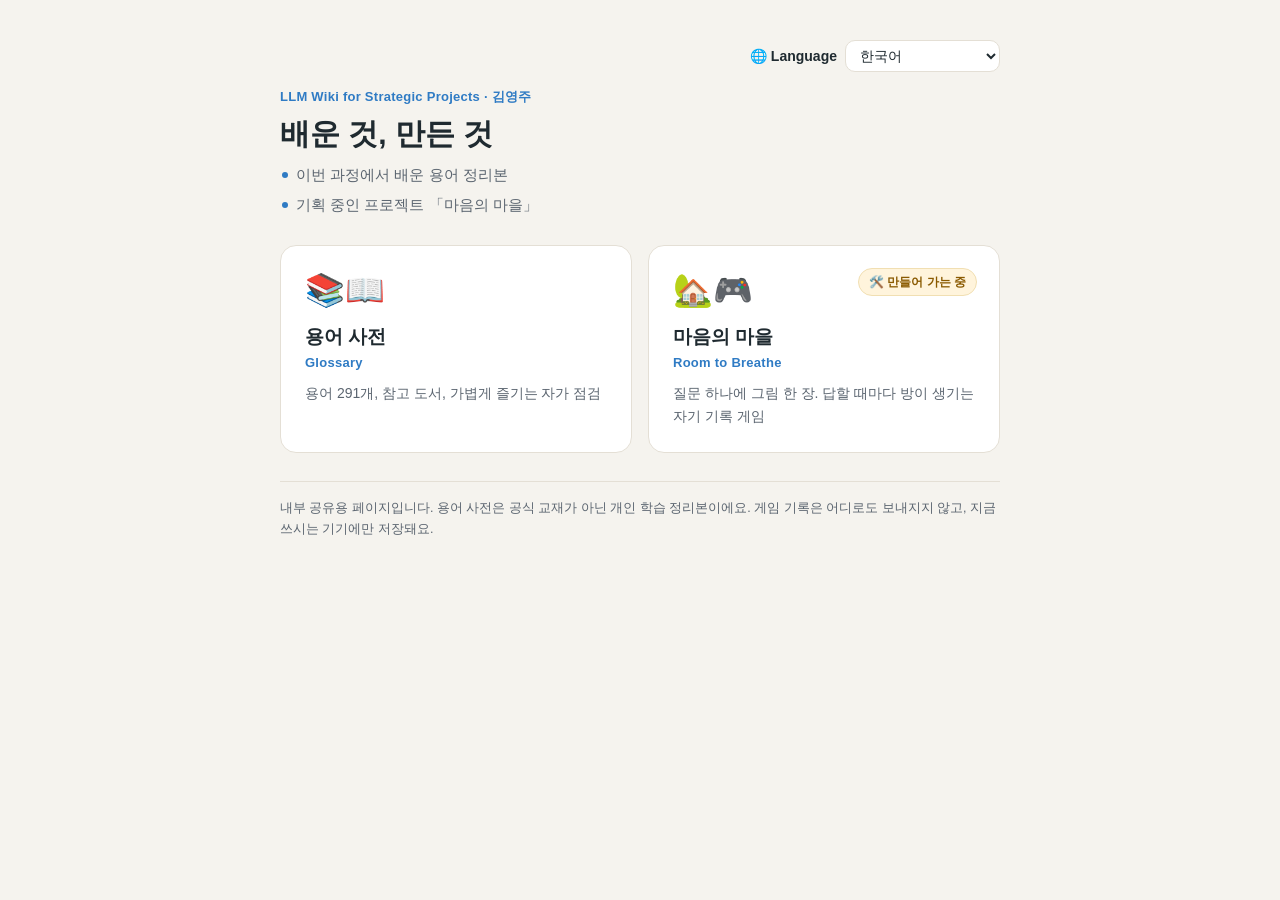
==== commit 738eae80: "자료실: 두 카드 모양 통일, '시제품' 대신 '만들어 가는 중' 표시, 소개 두 줄 목록, 안내 문구 다듬기 Co-Authored-By: Claude Opus 5 <noreply" ====
--- a/index.html
+++ b/index.html
@@ -17,22 +17,35 @@
 .em{font-size:32px;line-height:1.2}.card h2{font-size:18px;margin:10px 0 6px}.card p{margin:0;color:var(--ink2);font-size:14px;line-height:1.6}
 .card h2+.rtb{margin:-4px 0 6px;font-size:13px;font-weight:700;color:var(--acc);letter-spacing:.02em}
 .note{margin-top:28px;font-size:12.5px;color:var(--ink2);line-height:1.7}
+
+/* 두 카드 통일 (2026-09-14) */
+ul.lead{list-style:none;padding:0;margin:0 0 28px;display:grid;gap:6px}
+ul.lead li{position:relative;padding-inline-start:16px;font-size:15px;line-height:1.6;color:var(--ink2)}
+ul.lead li::before{content:"";position:absolute;inset-inline-start:2px;top:.62em;width:6px;height:6px;border-radius:50%;background:var(--acc)}
+a.card{position:relative;display:grid!important;grid-template-rows:auto auto auto 1fr;align-content:start;gap:0!important;padding:24px!important}
+a.card .em{font-size:32px;line-height:40px;height:40px;margin:0 0 14px}
+a.card h2{font-size:19px;line-height:1.35;margin:0 0 4px!important}
+a.card .tag{margin:0 0 10px!important;font-size:13px;line-height:1.4;font-weight:700;color:var(--acc);letter-spacing:.02em}
+a.card .desc{margin:0;font-size:14px;line-height:1.65;color:var(--ink2)}
+a.card .stage{position:absolute;top:22px;inset-inline-end:22px;font-size:12px;font-weight:700;line-height:1;padding:7px 10px;border-radius:999px;background:#fff4dc;color:#8a5a00;border:1px solid #f1dfb2}
+.note{border-top:1px solid var(--line);padding-top:16px}
 </style></head><body><main>
 <div class="top"><label class="lang">🌐 Language <select id="lang" aria-label="Language"><option value="ko">한국어</option><option value="en">English</option><option value="ja">日本語</option><option value="zh-CN">简体中文</option><option value="zh-TW">繁體中文</option><option value="vi">Tiếng Việt</option><option value="es">Español</option><option value="ar">العربية</option><option value="fr">Français</option><option value="de">Deutsch</option><option value="pt">Português</option><option value="ru">Русский</option><option value="it">Italiano</option><option value="id">Bahasa Indonesia</option><option value="th">ไทย</option><option value="hi">हिन्दी</option><option value="tr">Türkçe</option></select></label></div>
 <p class="eyebrow">LLM Wiki for Strategic Projects · 김영주</p>
 <h1 id="t-h1">배운 것, 만든 것</h1>
-<p class="lead" id="t-lead">배우며 정리한 용어 사전과 직접 기획한 프로젝트 「마음의 마을」을 모았습니다. 내부 공유용입니다.</p>
+<ul class="lead" id="t-lead"><li id="t-b1">이번 과정에서 배운 용어 정리본</li><li id="t-b2">기획 중인 프로젝트 「마음의 마을」</li></ul>
 <div class="grid">
-<a class="card" href="dictionary.html"><div class="em">📚📖</div><h2 id="t-dt">용어 사전</h2><p id="t-dd">용어 291개, 참고 도서, 가볍게 즐기는 자가 점검</p></a>
-<a class="card" href="village.html"><div class="em">🏡🎮</div><h2 id="t-vt">시제품 게임 · 마음의 마을</h2><p class="rtb">Room to Breathe</p><p id="t-vd">질문 하나에 그림 한 장. 답할 때마다 방이 생기는 자기 기록 게임</p></a>
+<a class="card" href="dictionary.html"><div class="em">📚📖</div><h2 id="t-dt">용어 사전</h2><p class="tag">Glossary</p><p class="desc" id="t-dd">용어 291개, 참고 도서, 가볍게 즐기는 자가 점검</p></a>
+<a class="card" href="village.html"><span class="stage" id="t-stage">🛠️ 만들어 가는 중</span><div class="em">🏡🎮</div><h2 id="t-vt">마음의 마을</h2><p class="tag">Room to Breathe</p><p class="desc" id="t-vd">질문 하나에 그림 한 장. 답할 때마다 방이 생기는 자기 기록 게임</p></a>
 </div>
-<p class="note" id="t-note">용어 사전은 공식 교재가 아닌 개인 학습 정리본입니다. 게임 기록은 각자의 브라우저에만 저장됩니다.</p>
+<p class="note" id="t-note">내부 공유용 페이지입니다. 용어 사전은 공식 교재가 아닌 개인 학습 정리본이에요. 게임 기록은 어디로도 보내지지 않고, 지금 쓰시는 기기에만 저장돼요.</p>
 </main>
 <script>
 (function(){
-var T={"ko": ["배운 것, 만든 것", "배우며 정리한 용어 사전과 직접 기획한 프로젝트 「마음의 마을」을 모았습니다. 내부 공유용입니다.", "용어 사전", "용어 291개, 참고 도서, 가볍게 즐기는 자가 점검", "질문 하나에 그림 한 장. 답할 때마다 방이 생기는 자기 기록 게임", "용어 사전은 공식 교재가 아닌 개인 학습 정리본입니다. 게임 기록은 각자의 브라우저에만 저장됩니다.", "시제품 게임 · 마음의 마을"], "en": ["What I Learned, What I Made", "A glossary compiled while learning, plus my own project “마음의 마을 (Room to Breathe)”. For internal sharing.", "Glossary", "291 terms, reference books and a light self-check (in Korean)", "One question, one drawing. Each answer adds a room to your own town.", "The glossary is a personal learning summary, not official material. Game records stay only in your browser.", "Prototype game · 마음의 마을"], "ja": ["学んだこと、つくったもの", "学びながらまとめた用語集と、自ら企画したプロジェクト「마음의 마을（Room to Breathe）」です。内部共有用です。", "用語集", "用語291個、参考図書、気軽なセルフチェック（韓国語）", "質問ひとつに絵を一枚。答えるたびに部屋が生まれる自分記録ゲーム", "用語集は公式教材ではなく、個人の学びのまとめです。ゲームの記録はお使いのブラウザーにだけ保存されます。", "試作ゲーム · 마음의 마을"], "zh-CN": ["所学与所做", "学习时整理的术语词典，以及亲自策划的项目「마음의 마을（Room to Breathe）」。仅供内部分享。", "术语词典", "291个术语、参考书目和轻松的自我检测（韩语）", "一个问题，一幅画。每回答一次，就多一个房间的自我记录游戏", "术语词典不是官方教材，而是个人学习总结。游戏记录只保存在你的浏览器中。", "原型游戏 · 마음의 마을"], "zh-TW": ["所學與所做", "學習時整理的術語詞典，以及親自企劃的專案「마음의 마을（Room to Breathe）」。僅供內部分享。", "術語詞典", "291個術語、參考書目與輕鬆的自我檢測（韓文）", "一個問題，一幅畫。每回答一次，就多一個房間的自我記錄遊戲", "術語詞典不是官方教材，而是個人學習總結。遊戲紀錄只儲存在你的瀏覽器中。", "原型遊戲 · 마음의 마을"], "vi": ["Điều tôi học, thứ tôi làm", "Bảng thuật ngữ ghi lại khi học và dự án tự lên ý tưởng “마음의 마을 (Room to Breathe)”. Dùng để chia sẻ nội bộ.", "Bảng thuật ngữ", "291 thuật ngữ, sách tham khảo và phần tự kiểm tra nhẹ nhàng (tiếng Hàn)", "Mỗi câu hỏi một bức vẽ. Mỗi câu trả lời thêm một căn phòng trong thị trấn của bạn.", "Bảng thuật ngữ là bản tổng hợp bài học cá nhân, không phải tài liệu chính thức. Dữ liệu trò chơi chỉ lưu trong trình duyệt của bạn.", "Trò chơi thử nghiệm · 마음의 마을"], "es": ["Lo que aprendí, lo que hice", "Un glosario hecho mientras aprendía y mi propio proyecto «마음의 마을 (Room to Breathe)». Para uso interno.", "Glosario", "291 términos, libros de referencia y una autoevaluación ligera (en coreano)", "Una pregunta, un dibujo. Cada respuesta añade una habitación a tu pueblo.", "El glosario es un resumen personal de aprendizaje, no material oficial. Los datos del juego se guardan solo en tu navegador.", "Juego prototipo · 마음의 마을"], "ar": ["ما تعلّمته وما صنعته", "معجم مصطلحات أُعدّ أثناء التعلّم، ومشروعي «마음의 마을 (Room to Breathe)». للمشاركة الداخلية.", "معجم المصطلحات", "291 مصطلحًا، وكتب مرجعية، واختبار ذاتي خفيف (بالكورية)", "سؤال واحد ورسمة واحدة. كل إجابة تضيف غرفة إلى بلدتك.", "المعجم خلاصة تعلّم شخصية وليس مادة رسمية. تُحفظ سجلات اللعبة في متصفحك فقط.", "لعبة تجريبية · 마음의 마을"], "fr": ["Ce que j’ai appris, ce que j’ai créé", "Un glossaire rédigé en apprenant et mon propre projet « 마음의 마을 (Room to Breathe) ». Pour un partage interne.", "Glossaire", "291 termes, des livres de référence et un petit auto-test (en coréen)", "Une question, un dessin. Chaque réponse ajoute une pièce à votre village.", "Le glossaire est une synthèse personnelle d’apprentissage, et non un support officiel. Les données du jeu restent dans votre navigateur.", "Jeu prototype · 마음의 마을"], "de": ["Was ich gelernt und gemacht habe", "Ein beim Lernen entstandenes Glossar und mein eigenes Projekt „마음의 마을 (Room to Breathe)“. Zum internen Teilen.", "Glossar", "291 Begriffe, Literaturtipps und ein lockerer Selbsttest (auf Koreanisch)", "Eine Frage, eine Zeichnung. Jede Antwort baut ein Zimmer in deinem Dorf.", "Das Glossar ist eine persönliche Lernübersicht, kein offizielles Material. Spieldaten bleiben nur in deinem Browser.", "Spiel-Prototyp · 마음의 마을"], "pt": ["O que aprendi, o que criei", "Um glossário feito enquanto eu aprendia e meu próprio projeto “마음의 마을 (Room to Breathe)”. Para uso interno.", "Glossário", "291 termos, livros de referência e uma autoavaliação leve (em coreano)", "Uma pergunta, um desenho. Cada resposta acrescenta um cômodo à sua vila.", "O glossário é um resumo pessoal de aprendizado, não material oficial. Os dados do jogo ficam só no seu navegador.", "Jogo protótipo · 마음의 마을"], "ru": ["Изученное и созданное", "Глоссарий, составленный во время учёбы, и мой собственный проект «마음의 마을 (Room to Breathe)». Для внутреннего обмена.", "Глоссарий", "291 термин, список литературы и лёгкая самопроверка (на корейском)", "Один вопрос — один рисунок. Каждый ответ добавляет комнату в ваш город.", "Глоссарий — личные итоги обучения, а не официальный материал. Данные игры хранятся только в вашем браузере.", "Прототип игры · 마음의 마을"], "it": ["Ciò che ho imparato, ciò che ho creato", "Un glossario compilato studiando e il mio progetto «마음의 마을 (Room to Breathe)». Per la condivisione interna.", "Glossario", "291 termini, libri di riferimento e un piccolo autotest (in coreano)", "Una domanda, un disegno. Ogni risposta aggiunge una stanza al tuo villaggio.", "Il glossario è una sintesi personale di apprendimento, non materiale ufficiale. I dati del gioco restano solo nel tuo browser.", "Gioco prototipo · 마음의 마을"], "id": ["Yang Saya Pelajari, Yang Saya Buat", "Glosarium yang disusun sambil belajar dan proyek saya sendiri “마음의 마을 (Room to Breathe)”. Untuk berbagi di internal.", "Glosarium", "291 istilah, buku referensi, dan cek diri ringan (bahasa Korea)", "Satu pertanyaan, satu gambar. Setiap jawaban menambah satu ruangan di kotamu.", "Glosarium ini rangkuman belajar pribadi, bukan materi resmi. Data permainan hanya tersimpan di browsermu.", "Prototipe gim · 마음의 마을"], "th": ["สิ่งที่ได้เรียน สิ่งที่ได้สร้าง", "อภิธานศัพท์ที่จดไว้ระหว่างเรียน และโปรเจกต์ของฉันเอง “마음의 마을 (Room to Breathe)” สำหรับแบ่งปันภายใน", "อภิธานศัพท์", "คำศัพท์ 291 คำ หนังสืออ้างอิง และแบบทดสอบตัวเองสบาย ๆ (ภาษาเกาหลี)", "หนึ่งคำถาม หนึ่งภาพวาด ทุกคำตอบจะเพิ่มห้องหนึ่งห้องในเมืองของคุณ", "อภิธานศัพท์นี้เป็นสรุปการเรียนรู้ส่วนตัว ไม่ใช่เอกสารทางการ ข้อมูลเกมเก็บไว้ในเบราว์เซอร์ของคุณเท่านั้น", "เกมต้นแบบ · 마음의 마을"], "hi": ["जो सीखा, जो बनाया", "सीखते हुए तैयार की गई शब्दावली और मेरा अपना प्रोजेक्ट “마음의 마을 (Room to Breathe)”। आंतरिक साझा करने के लिए।", "शब्दावली", "291 शब्द, संदर्भ पुस्तकें और एक हल्की स्व-जाँच (कोरियाई में)", "एक सवाल, एक चित्र। हर जवाब आपके गाँव में एक कमरा जोड़ता है।", "यह शब्दावली सीख का निजी सारांश है, आधिकारिक सामग्री नहीं। गेम का रिकॉर्ड सिर्फ़ आपके ब्राउज़र में रहता है।", "प्रोटोटाइप गेम · 마음의 마을"], "tr": ["Öğrendiklerim, Yaptıklarım", "Öğrenirken hazırlanan terimler sözlüğü ve kendi projem “마음의 마을 (Room to Breathe)”. Kurum içi paylaşım içindir.", "Terimler Sözlüğü", "291 terim, kaynak kitaplar ve hafif bir öz değerlendirme (Korece)", "Bir soru, bir çizim. Her cevap kasabana bir oda ekler.", "Sözlük kişisel bir öğrenme özetidir, resmî materyal değildir. Oyun kayıtları yalnızca tarayıcında saklanır.", "Prototip oyun · 마음의 마을"]};
-var ids=['t-h1','t-lead','t-dt','t-dd','t-vd','t-note','t-vt'],sel=document.getElementById('lang');
-function apply(l){if(!T[l])l='ko';var t=T[l];for(var i=0;i<ids.length;i++)document.getElementById(ids[i]).textContent=t[i];
+var T={"ko": ["배운 것, 만든 것", "배우며 정리한 용어 사전과 직접 기획한 프로젝트 「마음의 마을」을 모았습니다. 내부 공유용입니다.", "용어 사전", "용어 291개, 참고 도서, 가볍게 즐기는 자가 점검", "질문 하나에 그림 한 장. 답할 때마다 방이 생기는 자기 기록 게임", "내부 공유용 페이지입니다. 용어 사전은 공식 교재가 아닌 개인 학습 정리본이에요. 게임 기록은 어디로도 보내지지 않고, 지금 쓰시는 기기에만 저장돼요.", "마음의 마을"], "en": ["What I Learned, What I Made", "A glossary compiled while learning, plus my own project “마음의 마을 (Room to Breathe)”. For internal sharing.", "Glossary", "291 terms, reference books and a light self-check (in Korean)", "One question, one drawing. Each answer adds a room to your own town.", "The glossary is a personal learning summary, not official material. Game records stay only in your browser.", "Prototype game · 마음의 마을"], "ja": ["学んだこと、つくったもの", "学びながらまとめた用語集と、自ら企画したプロジェクト「마음의 마을（Room to Breathe）」です。内部共有用です。", "用語集", "用語291個、参考図書、気軽なセルフチェック（韓国語）", "質問ひとつに絵を一枚。答えるたびに部屋が生まれる自分記録ゲーム", "用語集は公式教材ではなく、個人の学びのまとめです。ゲームの記録はお使いのブラウザーにだけ保存されます。", "試作ゲーム · 마음의 마을"], "zh-CN": ["所学与所做", "学习时整理的术语词典，以及亲自策划的项目「마음의 마을（Room to Breathe）」。仅供内部分享。", "术语词典", "291个术语、参考书目和轻松的自我检测（韩语）", "一个问题，一幅画。每回答一次，就多一个房间的自我记录游戏", "术语词典不是官方教材，而是个人学习总结。游戏记录只保存在你的浏览器中。", "原型游戏 · 마음의 마을"], "zh-TW": ["所學與所做", "學習時整理的術語詞典，以及親自企劃的專案「마음의 마을（Room to Breathe）」。僅供內部分享。", "術語詞典", "291個術語、參考書目與輕鬆的自我檢測（韓文）", "一個問題，一幅畫。每回答一次，就多一個房間的自我記錄遊戲", "術語詞典不是官方教材，而是個人學習總結。遊戲紀錄只儲存在你的瀏覽器中。", "原型遊戲 · 마음의 마을"], "vi": ["Điều tôi học, thứ tôi làm", "Bảng thuật ngữ ghi lại khi học và dự án tự lên ý tưởng “마음의 마을 (Room to Breathe)”. Dùng để chia sẻ nội bộ.", "Bảng thuật ngữ", "291 thuật ngữ, sách tham khảo và phần tự kiểm tra nhẹ nhàng (tiếng Hàn)", "Mỗi câu hỏi một bức vẽ. Mỗi câu trả lời thêm một căn phòng trong thị trấn của bạn.", "Bảng thuật ngữ là bản tổng hợp bài học cá nhân, không phải tài liệu chính thức. Dữ liệu trò chơi chỉ lưu trong trình duyệt của bạn.", "Trò chơi thử nghiệm · 마음의 마을"], "es": ["Lo que aprendí, lo que hice", "Un glosario hecho mientras aprendía y mi propio proyecto «마음의 마을 (Room to Breathe)». Para uso interno.", "Glosario", "291 términos, libros de referencia y una autoevaluación ligera (en coreano)", "Una pregunta, un dibujo. Cada respuesta añade una habitación a tu pueblo.", "El glosario es un resumen personal de aprendizaje, no material oficial. Los datos del juego se guardan solo en tu navegador.", "Juego prototipo · 마음의 마을"], "ar": ["ما تعلّمته وما صنعته", "معجم مصطلحات أُعدّ أثناء التعلّم، ومشروعي «마음의 마을 (Room to Breathe)». للمشاركة الداخلية.", "معجم المصطلحات", "291 مصطلحًا، وكتب مرجعية، واختبار ذاتي خفيف (بالكورية)", "سؤال واحد ورسمة واحدة. كل إجابة تضيف غرفة إلى بلدتك.", "المعجم خلاصة تعلّم شخصية وليس مادة رسمية. تُحفظ سجلات اللعبة في متصفحك فقط.", "لعبة تجريبية · 마음의 마을"], "fr": ["Ce que j’ai appris, ce que j’ai créé", "Un glossaire rédigé en apprenant et mon propre projet « 마음의 마을 (Room to Breathe) ». Pour un partage interne.", "Glossaire", "291 termes, des livres de référence et un petit auto-test (en coréen)", "Une question, un dessin. Chaque réponse ajoute une pièce à votre village.", "Le glossaire est une synthèse personnelle d’apprentissage, et non un support officiel. Les données du jeu restent dans votre navigateur.", "Jeu prototype · 마음의 마을"], "de": ["Was ich gelernt und gemacht habe", "Ein beim Lernen entstandenes Glossar und mein eigenes Projekt „마음의 마을 (Room to Breathe)“. Zum internen Teilen.", "Glossar", "291 Begriffe, Literaturtipps und ein lockerer Selbsttest (auf Koreanisch)", "Eine Frage, eine Zeichnung. Jede Antwort baut ein Zimmer in deinem Dorf.", "Das Glossar ist eine persönliche Lernübersicht, kein offizielles Material. Spieldaten bleiben nur in deinem Browser.", "Spiel-Prototyp · 마음의 마을"], "pt": ["O que aprendi, o que criei", "Um glossário feito enquanto eu aprendia e meu próprio projeto “마음의 마을 (Room to Breathe)”. Para uso interno.", "Glossário", "291 termos, livros de referência e uma autoavaliação leve (em coreano)", "Uma pergunta, um desenho. Cada resposta acrescenta um cômodo à sua vila.", "O glossário é um resumo pessoal de aprendizado, não material oficial. Os dados do jogo ficam só no seu navegador.", "Jogo protótipo · 마음의 마을"], "ru": ["Изученное и созданное", "Глоссарий, составленный во время учёбы, и мой собственный проект «마음의 마을 (Room to Breathe)». Для внутреннего обмена.", "Глоссарий", "291 термин, список литературы и лёгкая самопроверка (на корейском)", "Один вопрос — один рисунок. Каждый ответ добавляет комнату в ваш город.", "Глоссарий — личные итоги обучения, а не официальный материал. Данные игры хранятся только в вашем браузере.", "Прототип игры · 마음의 마을"], "it": ["Ciò che ho imparato, ciò che ho creato", "Un glossario compilato studiando e il mio progetto «마음의 마을 (Room to Breathe)». Per la condivisione interna.", "Glossario", "291 termini, libri di riferimento e un piccolo autotest (in coreano)", "Una domanda, un disegno. Ogni risposta aggiunge una stanza al tuo villaggio.", "Il glossario è una sintesi personale di apprendimento, non materiale ufficiale. I dati del gioco restano solo nel tuo browser.", "Gioco prototipo · 마음의 마을"], "id": ["Yang Saya Pelajari, Yang Saya Buat", "Glosarium yang disusun sambil belajar dan proyek saya sendiri “마음의 마을 (Room to Breathe)”. Untuk berbagi di internal.", "Glosarium", "291 istilah, buku referensi, dan cek diri ringan (bahasa Korea)", "Satu pertanyaan, satu gambar. Setiap jawaban menambah satu ruangan di kotamu.", "Glosarium ini rangkuman belajar pribadi, bukan materi resmi. Data permainan hanya tersimpan di browsermu.", "Prototipe gim · 마음의 마을"], "th": ["สิ่งที่ได้เรียน สิ่งที่ได้สร้าง", "อภิธานศัพท์ที่จดไว้ระหว่างเรียน และโปรเจกต์ของฉันเอง “마음의 마을 (Room to Breathe)” สำหรับแบ่งปันภายใน", "อภิธานศัพท์", "คำศัพท์ 291 คำ หนังสืออ้างอิง และแบบทดสอบตัวเองสบาย ๆ (ภาษาเกาหลี)", "หนึ่งคำถาม หนึ่งภาพวาด ทุกคำตอบจะเพิ่มห้องหนึ่งห้องในเมืองของคุณ", "อภิธานศัพท์นี้เป็นสรุปการเรียนรู้ส่วนตัว ไม่ใช่เอกสารทางการ ข้อมูลเกมเก็บไว้ในเบราว์เซอร์ของคุณเท่านั้น", "เกมต้นแบบ · 마음의 마을"], "hi": ["जो सीखा, जो बनाया", "सीखते हुए तैयार की गई शब्दावली और मेरा अपना प्रोजेक्ट “마음의 마을 (Room to Breathe)”। आंतरिक साझा करने के लिए।", "शब्दावली", "291 शब्द, संदर्भ पुस्तकें और एक हल्की स्व-जाँच (कोरियाई में)", "एक सवाल, एक चित्र। हर जवाब आपके गाँव में एक कमरा जोड़ता है।", "यह शब्दावली सीख का निजी सारांश है, आधिकारिक सामग्री नहीं। गेम का रिकॉर्ड सिर्फ़ आपके ब्राउज़र में रहता है।", "प्रोटोटाइप गेम · 마음의 마을"], "tr": ["Öğrendiklerim, Yaptıklarım", "Öğrenirken hazırlanan terimler sözlüğü ve kendi projem “마음의 마을 (Room to Breathe)”. Kurum içi paylaşım içindir.", "Terimler Sözlüğü", "291 terim, kaynak kitaplar ve hafif bir öz değerlendirme (Korece)", "Bir soru, bir çizim. Her cevap kasabana bir oda ekler.", "Sözlük kişisel bir öğrenme özetidir, resmî materyal değildir. Oyun kayıtları yalnızca tarayıcında saklanır.", "Prototip oyun · 마음의 마을"]};
+var N={"ko": ["이번 과정에서 배운 용어 정리본", "기획 중인 프로젝트 「마음의 마을」", "🛠️ 만들어 가는 중"], "en": ["Glossary of terms from this course", "A project in planning: 마음의 마을", "🛠️ Work in progress"], "ja": ["今回の講座で学んだ用語のまとめ", "企画中のプロジェクト「마음의 마을」", "🛠️ 制作中"], "zh-CN": ["本次课程所学术语整理", "策划中的项目「마음의 마을」", "🛠️ 制作中"], "zh-TW": ["本次課程所學術語整理", "企劃中的專案「마음의 마을」", "🛠️ 製作中"], "vi": ["Tổng hợp thuật ngữ đã học trong khóa này", "Dự án đang lên kế hoạch: 마음의 마을", "🛠️ Đang phát triển"], "es": ["Resumen de los términos aprendidos en este curso", "Proyecto en planificación: 마음의 마을", "🛠️ En desarrollo"], "ar": ["ملخص المصطلحات التي تعلمتها في هذه الدورة", "مشروع قيد التخطيط: 마음의 마을", "🛠️ قيد التطوير"], "fr": ["Les termes appris pendant ce cours", "Projet en cours de conception : 마음의 마을", "🛠️ En cours de création"], "de": ["Begriffe aus diesem Kurs, zusammengefasst", "Projekt in Planung: 마음의 마을", "🛠️ In Arbeit"], "pt": ["Resumo dos termos aprendidos neste curso", "Projeto em planejamento: 마음의 마을", "🛠️ Em desenvolvimento"], "ru": ["Термины, изученные на этом курсе", "Проект в разработке: 마음의 마을", "🛠️ В разработке"], "it": ["I termini imparati in questo corso", "Progetto in fase di ideazione: 마음의 마을", "🛠️ In lavorazione"], "id": ["Rangkuman istilah dari kursus ini", "Proyek yang sedang dirancang: 마음의 마을", "🛠️ Sedang dibuat"], "th": ["สรุปคำศัพท์ที่ได้เรียนในคอร์สนี้", "โปรเจกต์ที่กำลังวางแผน: 마음의 마을", "🛠️ กำลังพัฒนา"], "hi": ["इस कोर्स में सीखे शब्दों का सार", "योजना में चल रहा प्रोजेक्ट: 마음의 마을", "🛠️ बन रहा है"], "tr": ["Bu kursta öğrenilen terimlerin özeti", "Planlanmakta olan proje: 마음의 마을", "🛠️ Geliştiriliyor"]};
+var ids=['t-h1',null,'t-dt','t-dd','t-vd','t-note',null],sel=document.getElementById('lang');
+function apply(l){if(!T[l])l='ko';var t=T[l];for(var i=0;i<ids.length;i++)if(ids[i])document.getElementById(ids[i]).textContent=t[i];var n=N[l]||N.en;document.getElementById('t-b1').textContent=n[0];document.getElementById('t-b2').textContent=n[1];document.getElementById('t-stage').textContent=n[2];
  document.documentElement.lang=l;document.documentElement.dir=(l==='ar')?'rtl':'ltr';document.title=t[0]+' · 김영주';sel.value=l;}
 var cur='ko';try{cur=localStorage.getItem('mv_lang')||'ko';}catch(e){}
 apply(cur);
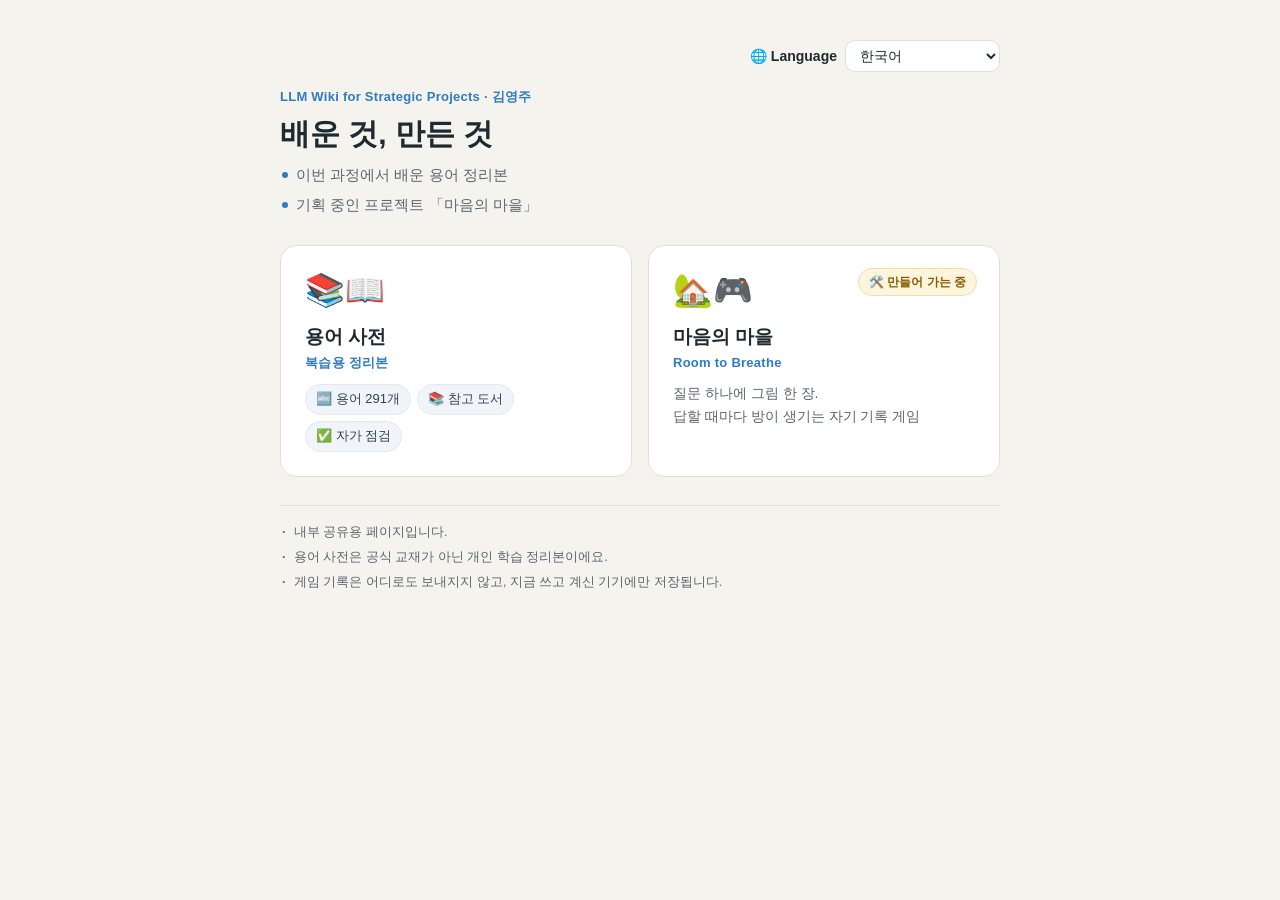
==== commit 3780d1d4: "자료실: 용어 사전 설명을 칩으로, 게임 설명 두 줄, 안내 문구 세 줄 목록 Co-Authored-By: Claude Opus 5 <noreply@anthropic.com>" ====
--- a/index.html
+++ b/index.html
@@ -29,23 +29,32 @@
 a.card .desc{margin:0;font-size:14px;line-height:1.65;color:var(--ink2)}
 a.card .stage{position:absolute;top:22px;inset-inline-end:22px;font-size:12px;font-weight:700;line-height:1;padding:7px 10px;border-radius:999px;background:#fff4dc;color:#8a5a00;border:1px solid #f1dfb2}
 .note{border-top:1px solid var(--line);padding-top:16px}
+
+ul.note{list-style:none;padding:16px 0 0;margin:28px 0 0;display:grid;gap:4px}
+ul.note li{position:relative;padding-inline-start:14px}
+ul.note li::before{content:"·";position:absolute;inset-inline-start:2px;font-weight:700;color:var(--ink2)}
+/* 용어 사전 칩·게임 설명 두 줄 (2026-09-14) */
+a.card ul.chips{list-style:none;margin:2px 0 0;padding:0;display:flex;flex-wrap:wrap;gap:6px;align-self:start;align-items:flex-start}
+a.card ul.chips li{font-size:13px;line-height:1.3;padding:6px 10px;border-radius:999px;background:#f1f5fa;color:#34414f;border:1px solid #e1e8f0}
+a.card .desc .ln{display:block}
 </style></head><body><main>
 <div class="top"><label class="lang">🌐 Language <select id="lang" aria-label="Language"><option value="ko">한국어</option><option value="en">English</option><option value="ja">日本語</option><option value="zh-CN">简体中文</option><option value="zh-TW">繁體中文</option><option value="vi">Tiếng Việt</option><option value="es">Español</option><option value="ar">العربية</option><option value="fr">Français</option><option value="de">Deutsch</option><option value="pt">Português</option><option value="ru">Русский</option><option value="it">Italiano</option><option value="id">Bahasa Indonesia</option><option value="th">ไทย</option><option value="hi">हिन्दी</option><option value="tr">Türkçe</option></select></label></div>
 <p class="eyebrow">LLM Wiki for Strategic Projects · 김영주</p>
 <h1 id="t-h1">배운 것, 만든 것</h1>
 <ul class="lead" id="t-lead"><li id="t-b1">이번 과정에서 배운 용어 정리본</li><li id="t-b2">기획 중인 프로젝트 「마음의 마을」</li></ul>
 <div class="grid">
-<a class="card" href="dictionary.html"><div class="em">📚📖</div><h2 id="t-dt">용어 사전</h2><p class="tag">Glossary</p><p class="desc" id="t-dd">용어 291개, 참고 도서, 가볍게 즐기는 자가 점검</p></a>
+<a class="card" href="dictionary.html"><div class="em">📚📖</div><h2 id="t-dt">용어 사전</h2><p class="tag" id="t-dtag">복습용 정리본</p><ul class="chips" id="t-dchips"><li>🔤 용어 291개</li><li>📚 참고 도서</li><li>✅ 자가 점검</li></ul></a>
 <a class="card" href="village.html"><span class="stage" id="t-stage">🛠️ 만들어 가는 중</span><div class="em">🏡🎮</div><h2 id="t-vt">마음의 마을</h2><p class="tag">Room to Breathe</p><p class="desc" id="t-vd">질문 하나에 그림 한 장. 답할 때마다 방이 생기는 자기 기록 게임</p></a>
 </div>
-<p class="note" id="t-note">내부 공유용 페이지입니다. 용어 사전은 공식 교재가 아닌 개인 학습 정리본이에요. 게임 기록은 어디로도 보내지지 않고, 지금 쓰시는 기기에만 저장돼요.</p>
+<ul class="note" id="t-note"></ul>
 </main>
 <script>
 (function(){
-var T={"ko": ["배운 것, 만든 것", "배우며 정리한 용어 사전과 직접 기획한 프로젝트 「마음의 마을」을 모았습니다. 내부 공유용입니다.", "용어 사전", "용어 291개, 참고 도서, 가볍게 즐기는 자가 점검", "질문 하나에 그림 한 장. 답할 때마다 방이 생기는 자기 기록 게임", "내부 공유용 페이지입니다. 용어 사전은 공식 교재가 아닌 개인 학습 정리본이에요. 게임 기록은 어디로도 보내지지 않고, 지금 쓰시는 기기에만 저장돼요.", "마음의 마을"], "en": ["What I Learned, What I Made", "A glossary compiled while learning, plus my own project “마음의 마을 (Room to Breathe)”. For internal sharing.", "Glossary", "291 terms, reference books and a light self-check (in Korean)", "One question, one drawing. Each answer adds a room to your own town.", "The glossary is a personal learning summary, not official material. Game records stay only in your browser.", "Prototype game · 마음의 마을"], "ja": ["学んだこと、つくったもの", "学びながらまとめた用語集と、自ら企画したプロジェクト「마음의 마을（Room to Breathe）」です。内部共有用です。", "用語集", "用語291個、参考図書、気軽なセルフチェック（韓国語）", "質問ひとつに絵を一枚。答えるたびに部屋が生まれる自分記録ゲーム", "用語集は公式教材ではなく、個人の学びのまとめです。ゲームの記録はお使いのブラウザーにだけ保存されます。", "試作ゲーム · 마음의 마을"], "zh-CN": ["所学与所做", "学习时整理的术语词典，以及亲自策划的项目「마음의 마을（Room to Breathe）」。仅供内部分享。", "术语词典", "291个术语、参考书目和轻松的自我检测（韩语）", "一个问题，一幅画。每回答一次，就多一个房间的自我记录游戏", "术语词典不是官方教材，而是个人学习总结。游戏记录只保存在你的浏览器中。", "原型游戏 · 마음의 마을"], "zh-TW": ["所學與所做", "學習時整理的術語詞典，以及親自企劃的專案「마음의 마을（Room to Breathe）」。僅供內部分享。", "術語詞典", "291個術語、參考書目與輕鬆的自我檢測（韓文）", "一個問題，一幅畫。每回答一次，就多一個房間的自我記錄遊戲", "術語詞典不是官方教材，而是個人學習總結。遊戲紀錄只儲存在你的瀏覽器中。", "原型遊戲 · 마음의 마을"], "vi": ["Điều tôi học, thứ tôi làm", "Bảng thuật ngữ ghi lại khi học và dự án tự lên ý tưởng “마음의 마을 (Room to Breathe)”. Dùng để chia sẻ nội bộ.", "Bảng thuật ngữ", "291 thuật ngữ, sách tham khảo và phần tự kiểm tra nhẹ nhàng (tiếng Hàn)", "Mỗi câu hỏi một bức vẽ. Mỗi câu trả lời thêm một căn phòng trong thị trấn của bạn.", "Bảng thuật ngữ là bản tổng hợp bài học cá nhân, không phải tài liệu chính thức. Dữ liệu trò chơi chỉ lưu trong trình duyệt của bạn.", "Trò chơi thử nghiệm · 마음의 마을"], "es": ["Lo que aprendí, lo que hice", "Un glosario hecho mientras aprendía y mi propio proyecto «마음의 마을 (Room to Breathe)». Para uso interno.", "Glosario", "291 términos, libros de referencia y una autoevaluación ligera (en coreano)", "Una pregunta, un dibujo. Cada respuesta añade una habitación a tu pueblo.", "El glosario es un resumen personal de aprendizaje, no material oficial. Los datos del juego se guardan solo en tu navegador.", "Juego prototipo · 마음의 마을"], "ar": ["ما تعلّمته وما صنعته", "معجم مصطلحات أُعدّ أثناء التعلّم، ومشروعي «마음의 마을 (Room to Breathe)». للمشاركة الداخلية.", "معجم المصطلحات", "291 مصطلحًا، وكتب مرجعية، واختبار ذاتي خفيف (بالكورية)", "سؤال واحد ورسمة واحدة. كل إجابة تضيف غرفة إلى بلدتك.", "المعجم خلاصة تعلّم شخصية وليس مادة رسمية. تُحفظ سجلات اللعبة في متصفحك فقط.", "لعبة تجريبية · 마음의 마을"], "fr": ["Ce que j’ai appris, ce que j’ai créé", "Un glossaire rédigé en apprenant et mon propre projet « 마음의 마을 (Room to Breathe) ». Pour un partage interne.", "Glossaire", "291 termes, des livres de référence et un petit auto-test (en coréen)", "Une question, un dessin. Chaque réponse ajoute une pièce à votre village.", "Le glossaire est une synthèse personnelle d’apprentissage, et non un support officiel. Les données du jeu restent dans votre navigateur.", "Jeu prototype · 마음의 마을"], "de": ["Was ich gelernt und gemacht habe", "Ein beim Lernen entstandenes Glossar und mein eigenes Projekt „마음의 마을 (Room to Breathe)“. Zum internen Teilen.", "Glossar", "291 Begriffe, Literaturtipps und ein lockerer Selbsttest (auf Koreanisch)", "Eine Frage, eine Zeichnung. Jede Antwort baut ein Zimmer in deinem Dorf.", "Das Glossar ist eine persönliche Lernübersicht, kein offizielles Material. Spieldaten bleiben nur in deinem Browser.", "Spiel-Prototyp · 마음의 마을"], "pt": ["O que aprendi, o que criei", "Um glossário feito enquanto eu aprendia e meu próprio projeto “마음의 마을 (Room to Breathe)”. Para uso interno.", "Glossário", "291 termos, livros de referência e uma autoavaliação leve (em coreano)", "Uma pergunta, um desenho. Cada resposta acrescenta um cômodo à sua vila.", "O glossário é um resumo pessoal de aprendizado, não material oficial. Os dados do jogo ficam só no seu navegador.", "Jogo protótipo · 마음의 마을"], "ru": ["Изученное и созданное", "Глоссарий, составленный во время учёбы, и мой собственный проект «마음의 마을 (Room to Breathe)». Для внутреннего обмена.", "Глоссарий", "291 термин, список литературы и лёгкая самопроверка (на корейском)", "Один вопрос — один рисунок. Каждый ответ добавляет комнату в ваш город.", "Глоссарий — личные итоги обучения, а не официальный материал. Данные игры хранятся только в вашем браузере.", "Прототип игры · 마음의 마을"], "it": ["Ciò che ho imparato, ciò che ho creato", "Un glossario compilato studiando e il mio progetto «마음의 마을 (Room to Breathe)». Per la condivisione interna.", "Glossario", "291 termini, libri di riferimento e un piccolo autotest (in coreano)", "Una domanda, un disegno. Ogni risposta aggiunge una stanza al tuo villaggio.", "Il glossario è una sintesi personale di apprendimento, non materiale ufficiale. I dati del gioco restano solo nel tuo browser.", "Gioco prototipo · 마음의 마을"], "id": ["Yang Saya Pelajari, Yang Saya Buat", "Glosarium yang disusun sambil belajar dan proyek saya sendiri “마음의 마을 (Room to Breathe)”. Untuk berbagi di internal.", "Glosarium", "291 istilah, buku referensi, dan cek diri ringan (bahasa Korea)", "Satu pertanyaan, satu gambar. Setiap jawaban menambah satu ruangan di kotamu.", "Glosarium ini rangkuman belajar pribadi, bukan materi resmi. Data permainan hanya tersimpan di browsermu.", "Prototipe gim · 마음의 마을"], "th": ["สิ่งที่ได้เรียน สิ่งที่ได้สร้าง", "อภิธานศัพท์ที่จดไว้ระหว่างเรียน และโปรเจกต์ของฉันเอง “마음의 마을 (Room to Breathe)” สำหรับแบ่งปันภายใน", "อภิธานศัพท์", "คำศัพท์ 291 คำ หนังสืออ้างอิง และแบบทดสอบตัวเองสบาย ๆ (ภาษาเกาหลี)", "หนึ่งคำถาม หนึ่งภาพวาด ทุกคำตอบจะเพิ่มห้องหนึ่งห้องในเมืองของคุณ", "อภิธานศัพท์นี้เป็นสรุปการเรียนรู้ส่วนตัว ไม่ใช่เอกสารทางการ ข้อมูลเกมเก็บไว้ในเบราว์เซอร์ของคุณเท่านั้น", "เกมต้นแบบ · 마음의 마을"], "hi": ["जो सीखा, जो बनाया", "सीखते हुए तैयार की गई शब्दावली और मेरा अपना प्रोजेक्ट “마음의 마을 (Room to Breathe)”। आंतरिक साझा करने के लिए।", "शब्दावली", "291 शब्द, संदर्भ पुस्तकें और एक हल्की स्व-जाँच (कोरियाई में)", "एक सवाल, एक चित्र। हर जवाब आपके गाँव में एक कमरा जोड़ता है।", "यह शब्दावली सीख का निजी सारांश है, आधिकारिक सामग्री नहीं। गेम का रिकॉर्ड सिर्फ़ आपके ब्राउज़र में रहता है।", "प्रोटोटाइप गेम · 마음의 마을"], "tr": ["Öğrendiklerim, Yaptıklarım", "Öğrenirken hazırlanan terimler sözlüğü ve kendi projem “마음의 마을 (Room to Breathe)”. Kurum içi paylaşım içindir.", "Terimler Sözlüğü", "291 terim, kaynak kitaplar ve hafif bir öz değerlendirme (Korece)", "Bir soru, bir çizim. Her cevap kasabana bir oda ekler.", "Sözlük kişisel bir öğrenme özetidir, resmî materyal değildir. Oyun kayıtları yalnızca tarayıcında saklanır.", "Prototip oyun · 마음의 마을"]};
+var T={"ko": ["배운 것, 만든 것", "배우며 정리한 용어 사전과 직접 기획한 프로젝트 「마음의 마을」을 모았습니다. 내부 공유용입니다.", "용어 사전", "용어 291개, 참고 도서, 가볍게 즐기는 자가 점검", "질문 하나에 그림 한 장. 답할 때마다 방이 생기는 자기 기록 게임", "내부 공유용 페이지입니다. 용어 사전은 공식 교재가 아닌 개인 학습 정리본이에요. 게임 기록은 어디로도 보내지지 않고, 지금 쓰고 계신 기기에만 저장됩니다.", "마음의 마을"], "en": ["What I Learned, What I Made", "A glossary compiled while learning, plus my own project “마음의 마을 (Room to Breathe)”. For internal sharing.", "Glossary", "291 terms, reference books and a light self-check (in Korean)", "One question, one drawing. Each answer adds a room to your own town.", "The glossary is a personal learning summary, not official material. Game records stay only in your browser.", "Prototype game · 마음의 마을"], "ja": ["学んだこと、つくったもの", "学びながらまとめた用語集と、自ら企画したプロジェクト「마음의 마을（Room to Breathe）」です。内部共有用です。", "用語集", "用語291個、参考図書、気軽なセルフチェック（韓国語）", "質問ひとつに絵を一枚。答えるたびに部屋が生まれる自分記録ゲーム", "用語集は公式教材ではなく、個人の学びのまとめです。ゲームの記録はお使いのブラウザーにだけ保存されます。", "試作ゲーム · 마음의 마을"], "zh-CN": ["所学与所做", "学习时整理的术语词典，以及亲自策划的项目「마음의 마을（Room to Breathe）」。仅供内部分享。", "术语词典", "291个术语、参考书目和轻松的自我检测（韩语）", "一个问题，一幅画。每回答一次，就多一个房间的自我记录游戏", "术语词典不是官方教材，而是个人学习总结。游戏记录只保存在你的浏览器中。", "原型游戏 · 마음의 마을"], "zh-TW": ["所學與所做", "學習時整理的術語詞典，以及親自企劃的專案「마음의 마을（Room to Breathe）」。僅供內部分享。", "術語詞典", "291個術語、參考書目與輕鬆的自我檢測（韓文）", "一個問題，一幅畫。每回答一次，就多一個房間的自我記錄遊戲", "術語詞典不是官方教材，而是個人學習總結。遊戲紀錄只儲存在你的瀏覽器中。", "原型遊戲 · 마음의 마을"], "vi": ["Điều tôi học, thứ tôi làm", "Bảng thuật ngữ ghi lại khi học và dự án tự lên ý tưởng “마음의 마을 (Room to Breathe)”. Dùng để chia sẻ nội bộ.", "Bảng thuật ngữ", "291 thuật ngữ, sách tham khảo và phần tự kiểm tra nhẹ nhàng (tiếng Hàn)", "Mỗi câu hỏi một bức vẽ. Mỗi câu trả lời thêm một căn phòng trong thị trấn của bạn.", "Bảng thuật ngữ là bản tổng hợp bài học cá nhân, không phải tài liệu chính thức. Dữ liệu trò chơi chỉ lưu trong trình duyệt của bạn.", "Trò chơi thử nghiệm · 마음의 마을"], "es": ["Lo que aprendí, lo que hice", "Un glosario hecho mientras aprendía y mi propio proyecto «마음의 마을 (Room to Breathe)». Para uso interno.", "Glosario", "291 términos, libros de referencia y una autoevaluación ligera (en coreano)", "Una pregunta, un dibujo. Cada respuesta añade una habitación a tu pueblo.", "El glosario es un resumen personal de aprendizaje, no material oficial. Los datos del juego se guardan solo en tu navegador.", "Juego prototipo · 마음의 마을"], "ar": ["ما تعلّمته وما صنعته", "معجم مصطلحات أُعدّ أثناء التعلّم، ومشروعي «마음의 마을 (Room to Breathe)». للمشاركة الداخلية.", "معجم المصطلحات", "291 مصطلحًا، وكتب مرجعية، واختبار ذاتي خفيف (بالكورية)", "سؤال واحد ورسمة واحدة. كل إجابة تضيف غرفة إلى بلدتك.", "المعجم خلاصة تعلّم شخصية وليس مادة رسمية. تُحفظ سجلات اللعبة في متصفحك فقط.", "لعبة تجريبية · 마음의 마을"], "fr": ["Ce que j’ai appris, ce que j’ai créé", "Un glossaire rédigé en apprenant et mon propre projet « 마음의 마을 (Room to Breathe) ». Pour un partage interne.", "Glossaire", "291 termes, des livres de référence et un petit auto-test (en coréen)", "Une question, un dessin. Chaque réponse ajoute une pièce à votre village.", "Le glossaire est une synthèse personnelle d’apprentissage, et non un support officiel. Les données du jeu restent dans votre navigateur.", "Jeu prototype · 마음의 마을"], "de": ["Was ich gelernt und gemacht habe", "Ein beim Lernen entstandenes Glossar und mein eigenes Projekt „마음의 마을 (Room to Breathe)“. Zum internen Teilen.", "Glossar", "291 Begriffe, Literaturtipps und ein lockerer Selbsttest (auf Koreanisch)", "Eine Frage, eine Zeichnung. Jede Antwort baut ein Zimmer in deinem Dorf.", "Das Glossar ist eine persönliche Lernübersicht, kein offizielles Material. Spieldaten bleiben nur in deinem Browser.", "Spiel-Prototyp · 마음의 마을"], "pt": ["O que aprendi, o que criei", "Um glossário feito enquanto eu aprendia e meu próprio projeto “마음의 마을 (Room to Breathe)”. Para uso interno.", "Glossário", "291 termos, livros de referência e uma autoavaliação leve (em coreano)", "Uma pergunta, um desenho. Cada resposta acrescenta um cômodo à sua vila.", "O glossário é um resumo pessoal de aprendizado, não material oficial. Os dados do jogo ficam só no seu navegador.", "Jogo protótipo · 마음의 마을"], "ru": ["Изученное и созданное", "Глоссарий, составленный во время учёбы, и мой собственный проект «마음의 마을 (Room to Breathe)». Для внутреннего обмена.", "Глоссарий", "291 термин, список литературы и лёгкая самопроверка (на корейском)", "Один вопрос — один рисунок. Каждый ответ добавляет комнату в ваш город.", "Глоссарий — личные итоги обучения, а не официальный материал. Данные игры хранятся только в вашем браузере.", "Прототип игры · 마음의 마을"], "it": ["Ciò che ho imparato, ciò che ho creato", "Un glossario compilato studiando e il mio progetto «마음의 마을 (Room to Breathe)». Per la condivisione interna.", "Glossario", "291 termini, libri di riferimento e un piccolo autotest (in coreano)", "Una domanda, un disegno. Ogni risposta aggiunge una stanza al tuo villaggio.", "Il glossario è una sintesi personale di apprendimento, non materiale ufficiale. I dati del gioco restano solo nel tuo browser.", "Gioco prototipo · 마음의 마을"], "id": ["Yang Saya Pelajari, Yang Saya Buat", "Glosarium yang disusun sambil belajar dan proyek saya sendiri “마음의 마을 (Room to Breathe)”. Untuk berbagi di internal.", "Glosarium", "291 istilah, buku referensi, dan cek diri ringan (bahasa Korea)", "Satu pertanyaan, satu gambar. Setiap jawaban menambah satu ruangan di kotamu.", "Glosarium ini rangkuman belajar pribadi, bukan materi resmi. Data permainan hanya tersimpan di browsermu.", "Prototipe gim · 마음의 마을"], "th": ["สิ่งที่ได้เรียน สิ่งที่ได้สร้าง", "อภิธานศัพท์ที่จดไว้ระหว่างเรียน และโปรเจกต์ของฉันเอง “마음의 마을 (Room to Breathe)” สำหรับแบ่งปันภายใน", "อภิธานศัพท์", "คำศัพท์ 291 คำ หนังสืออ้างอิง และแบบทดสอบตัวเองสบาย ๆ (ภาษาเกาหลี)", "หนึ่งคำถาม หนึ่งภาพวาด ทุกคำตอบจะเพิ่มห้องหนึ่งห้องในเมืองของคุณ", "อภิธานศัพท์นี้เป็นสรุปการเรียนรู้ส่วนตัว ไม่ใช่เอกสารทางการ ข้อมูลเกมเก็บไว้ในเบราว์เซอร์ของคุณเท่านั้น", "เกมต้นแบบ · 마음의 마을"], "hi": ["जो सीखा, जो बनाया", "सीखते हुए तैयार की गई शब्दावली और मेरा अपना प्रोजेक्ट “마음의 마을 (Room to Breathe)”। आंतरिक साझा करने के लिए।", "शब्दावली", "291 शब्द, संदर्भ पुस्तकें और एक हल्की स्व-जाँच (कोरियाई में)", "एक सवाल, एक चित्र। हर जवाब आपके गाँव में एक कमरा जोड़ता है।", "यह शब्दावली सीख का निजी सारांश है, आधिकारिक सामग्री नहीं। गेम का रिकॉर्ड सिर्फ़ आपके ब्राउज़र में रहता है।", "प्रोटोटाइप गेम · 마음의 마을"], "tr": ["Öğrendiklerim, Yaptıklarım", "Öğrenirken hazırlanan terimler sözlüğü ve kendi projem “마음의 마을 (Room to Breathe)”. Kurum içi paylaşım içindir.", "Terimler Sözlüğü", "291 terim, kaynak kitaplar ve hafif bir öz değerlendirme (Korece)", "Bir soru, bir çizim. Her cevap kasabana bir oda ekler.", "Sözlük kişisel bir öğrenme özetidir, resmî materyal değildir. Oyun kayıtları yalnızca tarayıcında saklanır.", "Prototip oyun · 마음의 마을"]};
 var N={"ko": ["이번 과정에서 배운 용어 정리본", "기획 중인 프로젝트 「마음의 마을」", "🛠️ 만들어 가는 중"], "en": ["Glossary of terms from this course", "A project in planning: 마음의 마을", "🛠️ Work in progress"], "ja": ["今回の講座で学んだ用語のまとめ", "企画中のプロジェクト「마음의 마을」", "🛠️ 制作中"], "zh-CN": ["本次课程所学术语整理", "策划中的项目「마음의 마을」", "🛠️ 制作中"], "zh-TW": ["本次課程所學術語整理", "企劃中的專案「마음의 마을」", "🛠️ 製作中"], "vi": ["Tổng hợp thuật ngữ đã học trong khóa này", "Dự án đang lên kế hoạch: 마음의 마을", "🛠️ Đang phát triển"], "es": ["Resumen de los términos aprendidos en este curso", "Proyecto en planificación: 마음의 마을", "🛠️ En desarrollo"], "ar": ["ملخص المصطلحات التي تعلمتها في هذه الدورة", "مشروع قيد التخطيط: 마음의 마을", "🛠️ قيد التطوير"], "fr": ["Les termes appris pendant ce cours", "Projet en cours de conception : 마음의 마을", "🛠️ En cours de création"], "de": ["Begriffe aus diesem Kurs, zusammengefasst", "Projekt in Planung: 마음의 마을", "🛠️ In Arbeit"], "pt": ["Resumo dos termos aprendidos neste curso", "Projeto em planejamento: 마음의 마을", "🛠️ Em desenvolvimento"], "ru": ["Термины, изученные на этом курсе", "Проект в разработке: 마음의 마을", "🛠️ В разработке"], "it": ["I termini imparati in questo corso", "Progetto in fase di ideazione: 마음의 마을", "🛠️ In lavorazione"], "id": ["Rangkuman istilah dari kursus ini", "Proyek yang sedang dirancang: 마음의 마을", "🛠️ Sedang dibuat"], "th": ["สรุปคำศัพท์ที่ได้เรียนในคอร์สนี้", "โปรเจกต์ที่กำลังวางแผน: 마음의 마을", "🛠️ กำลังพัฒนา"], "hi": ["इस कोर्स में सीखे शब्दों का सार", "योजना में चल रहा प्रोजेक्ट: 마음의 마을", "🛠️ बन रहा है"], "tr": ["Bu kursta öğrenilen terimlerin özeti", "Planlanmakta olan proje: 마음의 마을", "🛠️ Geliştiriliyor"]};
-var ids=['t-h1',null,'t-dt','t-dd','t-vd','t-note',null],sel=document.getElementById('lang');
-function apply(l){if(!T[l])l='ko';var t=T[l];for(var i=0;i<ids.length;i++)if(ids[i])document.getElementById(ids[i]).textContent=t[i];var n=N[l]||N.en;document.getElementById('t-b1').textContent=n[0];document.getElementById('t-b2').textContent=n[1];document.getElementById('t-stage').textContent=n[2];
+var CH={"ko": ["복습용 정리본", "🔤 용어 291개", "📚 참고 도서", "✅ 자가 점검"], "en": ["For review", "🔤 291 terms", "📚 Reference books", "✅ Self-check (Korean)"], "ja": ["復習用まとめ", "🔤 用語291個", "📚 参考図書", "✅ セルフチェック"], "zh-CN": ["复习用整理", "🔤 291个术语", "📚 参考书目", "✅ 自我检测"], "zh-TW": ["複習用整理", "🔤 291個術語", "📚 參考書目", "✅ 自我檢測"], "vi": ["Tài liệu ôn tập", "🔤 291 thuật ngữ", "📚 Sách tham khảo", "✅ Tự kiểm tra"], "es": ["Para repasar", "🔤 291 términos", "📚 Libros de referencia", "✅ Autoevaluación"], "ar": ["للمراجعة", "🔤 291 مصطلحًا", "📚 كتب مرجعية", "✅ اختبار ذاتي"], "fr": ["Pour réviser", "🔤 291 termes", "📚 Livres de référence", "✅ Auto-évaluation"], "de": ["Zum Wiederholen", "🔤 291 Begriffe", "📚 Literatur", "✅ Selbsttest"], "pt": ["Para revisar", "🔤 291 termos", "📚 Livros de referência", "✅ Autoavaliação"], "ru": ["Для повторения", "🔤 291 термин", "📚 Литература", "✅ Самопроверка"], "it": ["Per ripassare", "🔤 291 termini", "📚 Libri di riferimento", "✅ Autovalutazione"], "id": ["Untuk mengulang", "🔤 291 istilah", "📚 Buku referensi", "✅ Cek mandiri"], "th": ["สำหรับทบทวน", "🔤 คำศัพท์ 291 คำ", "📚 หนังสืออ้างอิง", "✅ แบบทดสอบตัวเอง"], "hi": ["दोहराने के लिए", "🔤 291 शब्द", "📚 संदर्भ पुस्तकें", "✅ स्व-जाँच"], "tr": ["Tekrar için", "🔤 291 terim", "📚 Kaynak kitaplar", "✅ Öz değerlendirme"]};
+var ids=['t-h1',null,'t-dt',null,null,null,null],sel=document.getElementById('lang');
+function apply(l){if(!T[l])l='ko';var t=T[l];for(var i=0;i<ids.length;i++)if(ids[i])document.getElementById(ids[i]).textContent=t[i];var n=N[l]||N.en;document.getElementById('t-b1').textContent=n[0];document.getElementById('t-b2').textContent=n[1];document.getElementById('t-stage').textContent=n[2];var c=CH[l]||CH.en;document.getElementById('t-dtag').textContent=c[0];var li=document.getElementById('t-dchips').children;for(var j=0;j<3;j++)li[j].textContent=c[j+1];var nt=document.getElementById('t-note');nt.innerHTML='';String(t[5]).split(/(?<=[.。।])\s*/).filter(Boolean).forEach(function(s){var x=document.createElement('li');x.textContent=s;nt.appendChild(x);});var vd=String(t[4]),m=vd.match(/^(.+?[.。।])\s*(.+)$/)||(l==='th'?vd.match(/^(.+?) (ทุก.+)$/):null);document.getElementById('t-vd').innerHTML='';(m?[m[1],m[2]]:[vd]).forEach(function(s){var sp=document.createElement('span');sp.className='ln';sp.textContent=s;document.getElementById('t-vd').appendChild(sp);});
  document.documentElement.lang=l;document.documentElement.dir=(l==='ar')?'rtl':'ltr';document.title=t[0]+' · 김영주';sel.value=l;}
 var cur='ko';try{cur=localStorage.getItem('mv_lang')||'ko';}catch(e){}
 apply(cur);
